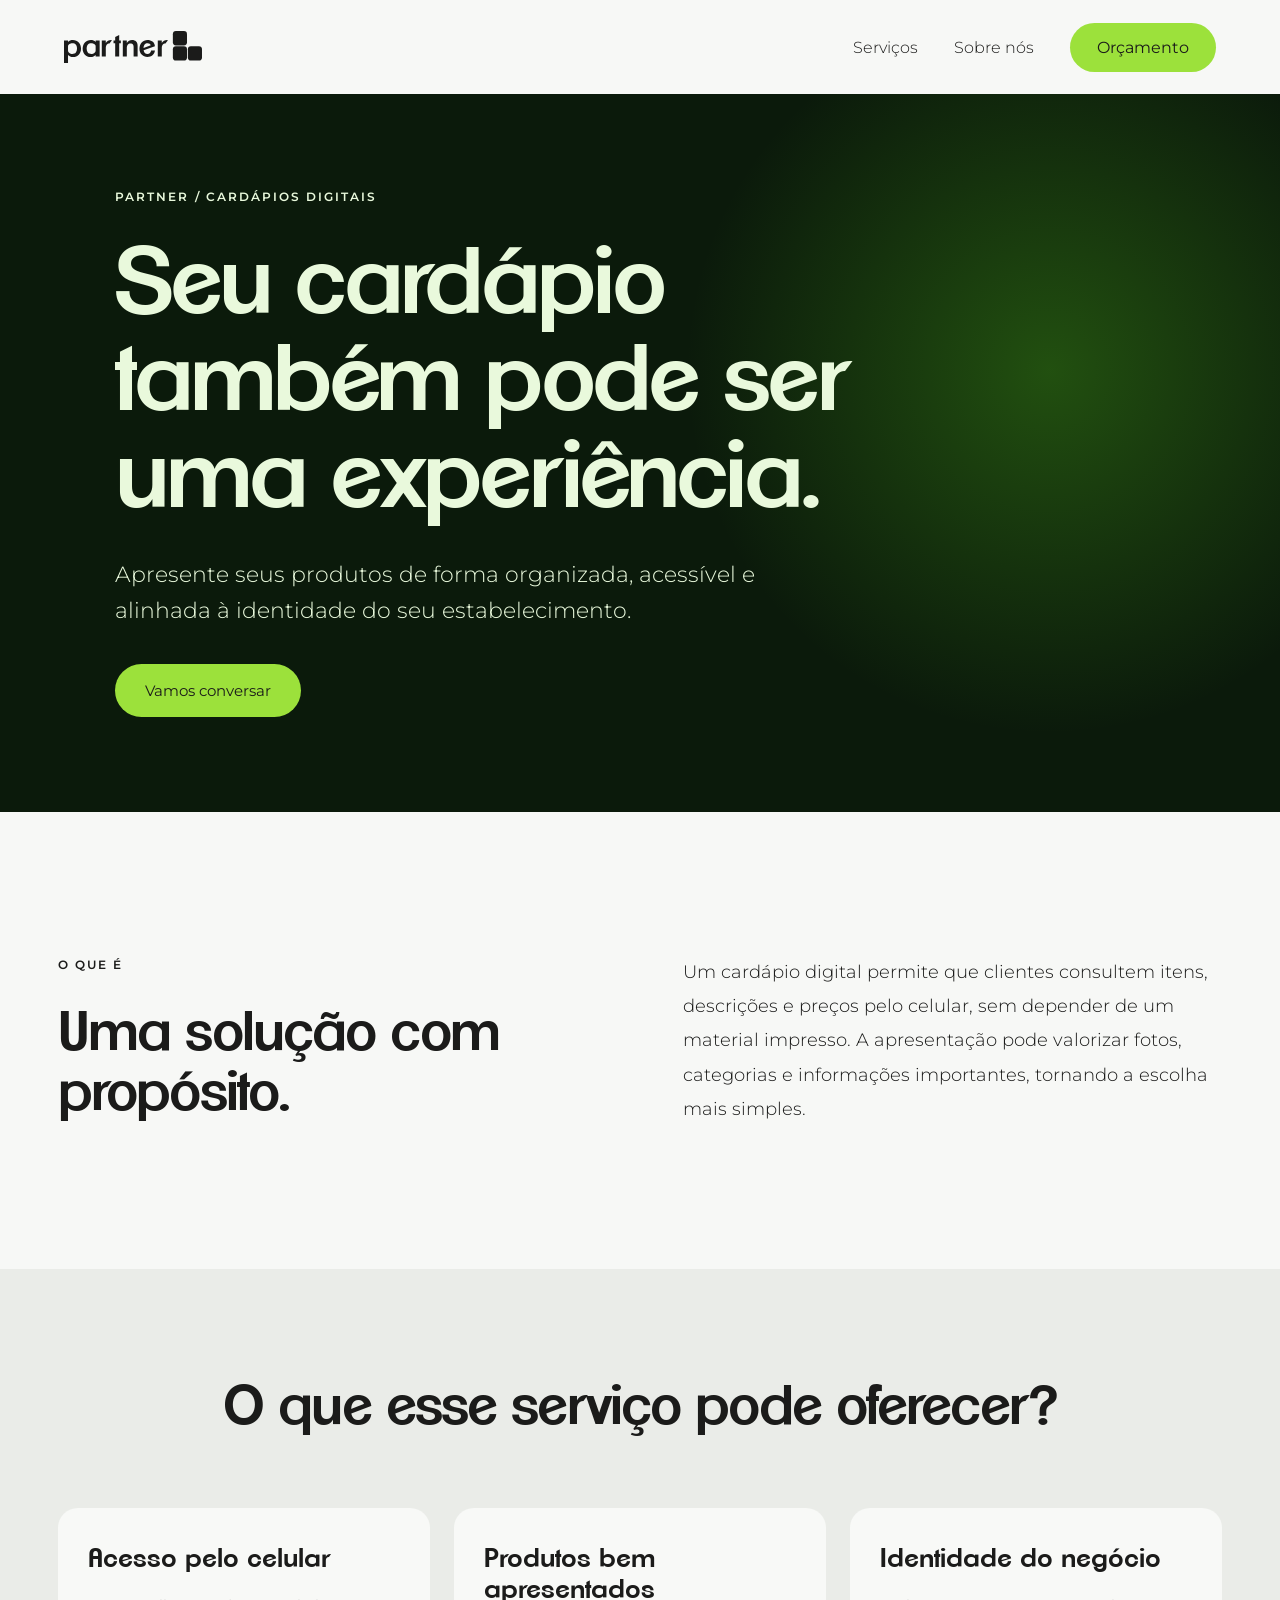
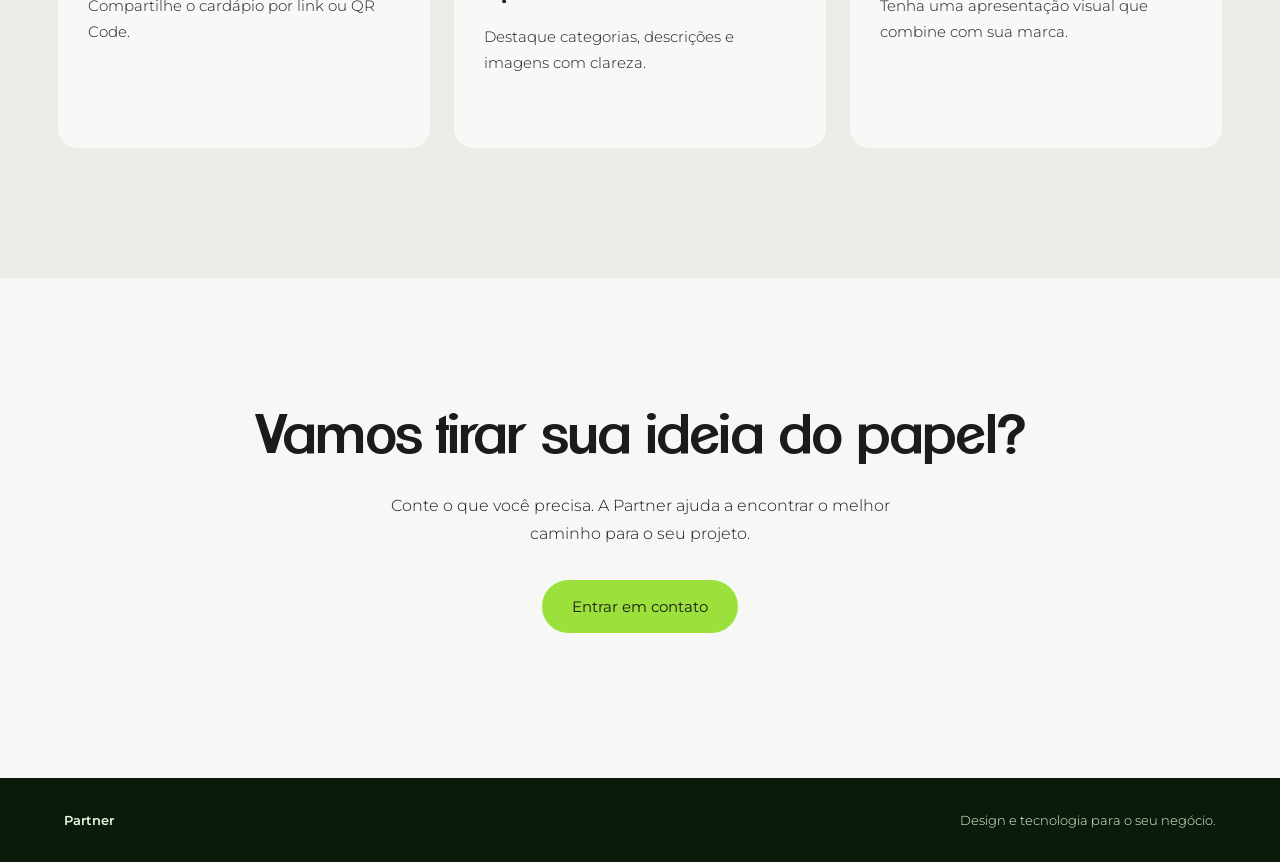
==== cardapios-digitais.html @ f8245a1b "Add files via upload" ====
<!doctype html><html lang="pt-BR"><head><meta charset="utf-8"><meta name="viewport" content="width=device-width, initial-scale=1"><meta name="description" content="Apresente seus produtos de forma organizada, acessível e alinhada à identidade do seu estabelecimento."><title>Cardápios Digitais | Partner</title><link rel="icon" href="favicon.svg"><link rel="stylesheet" href="styles.css"><link rel="stylesheet" href="servicos-internos.css"></head><body class="service-page"><header class="service-header"><a class="service-logo" href="index.html" aria-label="Partner, página inicial"><img src="logo-escuro.svg" alt="Partner"></a><nav class="service-nav" aria-label="Navegação"><div class="service-dropdown"><button type="button" class="service-menu-button" aria-expanded="false" aria-controls="service-submenu">Serviços</button><div id="service-submenu" class="service-submenu"><a href="landing-pages.html">Landing Pages</a><a href="cardapios-digitais.html" aria-current="page">Cardápios Digitais</a><a href="sites.html">Sites</a><a href="ecommerces.html">E-commerces</a><a href="sistemas.html">Sistemas</a></div></div><a href="sobre-nos.html">Sobre nós</a><a class="service-budget" href="index.html#contato">Orçamento</a></nav></header><main><section class="service-hero"><div class="service-hero-inner"><p class="service-eyebrow">PARTNER / CARDÁPIOS DIGITAIS</p><h1>Seu cardápio também pode ser uma experiência.</h1><p class="service-lead">Apresente seus produtos de forma organizada, acessível e alinhada à identidade do seu estabelecimento.</p><a class="service-cta" href="index.html#contato">Vamos conversar</a></div><span class="service-orb" aria-hidden="true"></span></section><section class="service-explain"><div><p class="service-eyebrow">O QUE É</p><h2>Uma solução com propósito.</h2></div><p>Um cardápio digital permite que clientes consultem itens, descrições e preços pelo celular, sem depender de um material impresso. A apresentação pode valorizar fotos, categorias e informações importantes, tornando a escolha mais simples.</p></section><section class="service-features"><h2>O que esse serviço pode oferecer?</h2><div class="service-feature-grid"><article class="feature"><h3>Acesso pelo celular</h3><p>Compartilhe o cardápio por link ou QR Code.</p></article><article class="feature"><h3>Produtos bem apresentados</h3><p>Destaque categorias, descrições e imagens com clareza.</p></article><article class="feature"><h3>Identidade do negócio</h3><p>Tenha uma apresentação visual que combine com sua marca.</p></article></div></section><section class="service-last"><h2>Vamos tirar sua ideia do papel?</h2><p>Conte o que você precisa. A Partner ajuda a encontrar o melhor caminho para o seu projeto.</p><a class="service-cta" href="index.html#contato">Entrar em contato</a></section></main><footer class="service-footer"><a href="index.html">Partner</a><span>Design e tecnologia para o seu negócio.</span></footer><script src="servicos-internos.js" defer></script></body></html>
---- styles.css ----
/* Fontes locais da identidade Partner: coloque os arquivos na pasta fonts/ */
@font-face{font-family:'ClementePDak';src:url('./fonts/ClementePDak-SemiBold.ttf') format('truetype');font-style:normal;font-weight:600;font-display:swap}
@font-face{font-family:'Montserrat';src:url('./fonts/Montserrat-Regular.ttf') format('truetype');font-style:normal;font-weight:400;font-display:swap}
@font-face{font-family:'Montserrat';src:url('./fonts/Montserrat-Medium.ttf') format('truetype');font-style:normal;font-weight:500;font-display:swap}
@font-face{font-family:'Montserrat';src:url('./fonts/Montserrat-SemiBold.ttf') format('truetype');font-style:normal;font-weight:600;font-display:swap}
@font-face{font-family:'Montserrat';src:url('./fonts/Montserrat-Bold.ttf') format('truetype');font-style:normal;font-weight:700;font-display:swap}
@font-face{font-family:'Montserrat';src:url('./fonts/Montserrat-Italic.ttf') format('truetype');font-style:italic;font-weight:400;font-display:swap}
@font-face{font-family:'Montserrat';src:url('./fonts/Montserrat-MediumItalic.ttf') format('truetype');font-style:italic;font-weight:500;font-display:swap}
@font-face{font-family:'Montserrat';src:url('./fonts/Montserrat-SemiBoldItalic.ttf') format('truetype');font-style:italic;font-weight:600;font-display:swap}
/* Títulos com a fonte principal; corpo e navegação com a fonte de apoio */
.hero h1,.intro h2,.section-heading h2,.process h2,.statement h2,.contact h2,.service h3{font-family:'ClementePDak','Montserrat',Arial,sans-serif;font-weight:600;letter-spacing:-.045em}

:root{--lime:#9CE13B;--pale:#E9F9DC;--ink:#1B1B1A;--paper:#f3f3f4;--line:#dededd;--muted:#6b6b69}*{box-sizing:border-box}html{scroll-behavior:smooth}body{margin:0;background:var(--paper);color:var(--ink);font-family:Montserrat,Arial,sans-serif;-webkit-font-smoothing:antialiased}a{color:inherit;text-decoration:none}button{font:inherit}::selection{background:var(--lime);color:var(--ink)}.wrap{max-width:1540px;margin-inline:auto;padding-inline:clamp(22px,5vw,80px)}.skip{position:absolute;top:-100px;left:20px;background:var(--lime);padding:12px;z-index:99}.skip:focus{top:10px}.header{height:98px;display:flex;align-items:center;gap:36px;justify-content:space-between}.brand{display:inline-flex;align-items:center;gap:10px;font-size:31px;letter-spacing:-2px;font-weight:800}.mark{display:grid;grid-template-columns:repeat(2,1fr);gap:3px;width:32px;height:32px;flex-shrink:0}.mark i{background:var(--lime);border-radius:27%}.mark i:nth-child(2){background:var(--ink)}.nav{display:flex;gap:36px;margin-left:auto}.nav a{font-size:13px;font-weight:600;transition:opacity .2s}.nav a:hover{opacity:.5}.header-cta{background:var(--ink);color:white;padding:14px 20px;border-radius:8px;font-size:13px;font-weight:600;white-space:nowrap}.header-cta span{margin-left:18px}.menu-toggle{display:none}.hero{position:relative;min-height:720px;border-radius:30px;overflow:hidden;background:#101210;color:white;isolation:isolate;display:flex;flex-direction:column;justify-content:space-between;padding-top:100px;padding-bottom:35px}.hero:after{content:"";position:absolute;inset:0;z-index:-1;background:linear-gradient(90deg,rgba(11,13,11,.95) 0%,rgba(11,13,11,.86) 43%,rgba(11,13,11,.1) 100%)}.hero-glow{position:absolute;z-index:-2;filter:blur(33px);transform:rotate(-25deg);border-radius:50%;pointer-events:none}.glow-a{width:440px;height:950px;right:6%;top:-110px;background:linear-gradient(90deg,transparent 10%,#8eea3d 40%,#d3ffa1 48%,#2c5d1b 56%,transparent 80%);opacity:.85}.glow-b{width:280px;height:730px;right:22%;top:90px;background:linear-gradient(90deg,transparent,#7bc631 45%,transparent);opacity:.45}.hero-content{position:relative;max-width:920px}.eyebrow{font-size:11px;letter-spacing:2.1px;font-weight:700;margin:0 0 38px}.eyebrow.light{color:#c3c9c1}.dot{display:inline-block;width:8px;height:8px;border-radius:50%;background:var(--lime);margin-right:9px}.hero h1{font-size:clamp(48px,6.1vw,94px);font-weight:500;letter-spacing:-.07em;line-height:1.08;margin:0}.hero h1 em{font-style:normal;color:var(--lime)}.hero-desc{font-size:16px;line-height:1.8;color:#d1d4cf;max-width:560px;margin:34px 0}.actions{display:flex;gap:12px;flex-wrap:wrap}.btn{display:inline-flex;align-items:center;justify-content:space-between;gap:25px;border-radius:100px;padding:17px 24px;font-size:14px;font-weight:700;transition:transform .2s,background .2s}.btn:hover{transform:translateY(-3px)}.btn-lime{background:var(--lime);color:var(--ink)}.btn-outline{border:1px solid #b1b6ae;color:white}.hero-bottom{position:relative;display:flex;justify-content:space-between;color:#a8aaa5;font-size:10px;letter-spacing:1.2px}.section{padding-top:150px;padding-bottom:150px}.section-label{display:flex;align-items:center;gap:25px;margin-bottom:75px}.index{font-size:11px;font-weight:700;letter-spacing:1.4px;white-space:nowrap}.small-line{height:1px;background:var(--line);flex:1}.intro-grid{display:grid;grid-template-columns:1fr 2fr;gap:65px}.side-copy{font-size:21px;line-height:1.5;max-width:280px;margin:0}.intro h2,.section-heading h2,.process h2{font-size:clamp(40px,5vw,72px);line-height:1.14;font-weight:500;letter-spacing:-.07em;margin:0}.soft{color:#1b1b1a}.intro-footer{display:flex;justify-content:flex-end;gap:100px;margin-top:70px;align-items:end}.intro-footer p{font-size:16px;line-height:1.8;max-width:540px;margin:0}.text-link{font-size:13px;font-weight:700;border-bottom:1px solid;padding-bottom:10px;white-space:nowrap}.services{background:#eaeaea}.section-heading{display:flex;justify-content:space-between;gap:40px;align-items:end;margin-bottom:70px}.section-heading p{max-width:310px;font-size:14px;line-height:1.8;color:var(--muted);margin:0}.service-list{border-top:1px solid #c9c9c9}.service{display:grid;grid-template-columns:110px 1fr 40px;align-items:center;border-bottom:1px solid #c9c9c9;padding:38px 0;gap:20px}.service-number{font-size:12px;color:var(--muted)}.service h3{font-size:clamp(26px,3.1vw,43px);font-weight:500;letter-spacing:-.05em;margin:0 0 10px}.service p{font-size:14px;color:var(--muted);line-height:1.7;margin:0}.service-arrow{font-size:30px;font-weight:400}.statement{min-height:620px;background:#141714;color:white;border-radius:30px;position:relative;overflow:hidden;isolation:isolate;display:flex;align-items:center;margin-top:40px;margin-bottom:40px}.statement-glow{position:absolute;z-index:-1;width:600px;height:680px;right:-140px;top:-90px;transform:rotate(38deg);border-radius:50%;background:radial-gradient(ellipse,#b5ff69 0%,#5d9c28 20%,#1c351c 42%,transparent 70%);filter:blur(55px);opacity:.8}.statement-inner{max-width:840px;padding-block:90px}.statement h2{font-size:clamp(48px,6vw,88px);font-weight:500;line-height:1.1;letter-spacing:-.07em;margin:0 0 28px}.statement h2 span{color:var(--lime)}.statement p:not(.eyebrow){max-width:430px;font-size:15px;color:#c7cec5;line-height:1.8;margin-bottom:30px}.project-grid{display:grid;grid-template-columns:1.35fr 1fr;gap:24px}.project-art{height:450px;position:relative;border-radius:18px;overflow:hidden;display:flex;align-items:center;justify-content:center;padding:30px}.art-commerce{background:#d8e4d0}.art-system{background:#d9d9d8}.art-tag{position:absolute;bottom:17px;left:19px;background:#fff;padding:8px 11px;border-radius:30px;font-size:9px;letter-spacing:.7px;font-weight:700}.mock-browser{width:92%;height:78%;border-radius:13px;background:#f8f8f4;box-shadow:0 30px 70px #28362230;overflow:hidden;transform:rotate(-4deg)}.browser-top{height:34px;background:#fff;display:flex;align-items:center;gap:5px;padding:0 13px}.browser-top b{width:7px;height:7px;border-radius:50%;background:#c4c4c4}.browser-top span{margin:auto;color:#999;font-size:9px}.browser-body{height:calc(100% - 34px);display:flex;align-items:center;padding:30px;gap:15px}.browser-copy{flex:1;display:flex;flex-direction:column;align-items:start;gap:20px}.browser-copy small{font-size:9px;letter-spacing:1px}.browser-copy strong{font-size:clamp(19px,2.5vw,37px);line-height:1.1;letter-spacing:-.06em}.mini-pill{font-size:9px;background:var(--ink);color:white;border-radius:20px;padding:10px}.browser-product{flex:1;display:flex;gap:9px;height:100%}.browser-product span{width:50%;border-radius:6px;background:linear-gradient(145deg,#a3bb91,#72886e)}.browser-product span+span{background:linear-gradient(145deg,#d6c8ae,#8b8d7c);transform:translateY(18px)}.dashboard{width:90%;height:75%;background:#1d211d;border-radius:14px;box-shadow:0 30px 60px #0003;padding:23px;color:#fff;transform:rotate(4deg)}.dash-top{display:flex;justify-content:space-between;font-size:11px;color:#a5a9a5}.dash-mark{color:var(--lime)}.dash-title{font-size:25px;letter-spacing:-1px;margin:30px 0 18px}.dash-title small{float:right;color:var(--lime)}.dash-stats{display:flex;gap:10px}.dash-stats>div{flex:1;background:#2c312b;border-radius:9px;padding:14px;display:flex;flex-direction:column;gap:9px}.dash-stats small{font-size:9px;color:#aab1a7}.dash-stats b{font-size:20px}.dash-stats i{width:35%;height:3px;background:var(--lime)}.bars{display:flex;align-items:end;gap:9px;height:70px;margin-top:20px}.bars i{flex:1;background:#5a7d40;border-radius:3px 3px 0 0;height:45%}.bars i:nth-child(2n){height:78%;background:var(--lime)}.bars i:nth-child(3n){height:63%}.project-caption{display:flex;justify-content:space-between;align-items:start;padding-top:22px}.project-caption h3{font-size:20px;letter-spacing:-.04em;margin:0 0 8px}.project-caption p{font-size:13px;color:var(--muted);margin:0}.project-caption>span{font-size:24px}.process{background:#eaeaea}.process-grid{display:grid;grid-template-columns:1fr 1fr;gap:80px}.steps>div{display:grid;grid-template-columns:50px 1fr;border-top:1px solid #c9c9c9;padding:25px 0}.steps>div>span{font-size:12px;color:var(--muted)}.steps h3{font-size:22px;letter-spacing:-.04em;font-weight:600;margin:0 0 10px}.steps p{grid-column:2;margin:0;font-size:14px;line-height:1.8;color:var(--muted)}.contact{background:var(--pale);border-radius:30px;margin-top:55px;margin-bottom:90px;min-height:520px;display:flex;justify-content:space-between;align-items:center;gap:50px;overflow:hidden}.contact-inner{max-width:800px;padding-block:95px}.contact h2{font-size:clamp(43px,5vw,75px);font-weight:500;letter-spacing:-.07em;line-height:1.1;margin:0 0 25px}.contact h2 span{color:#75a82e}.contact-inner>p:not(.eyebrow){font-size:15px;line-height:1.8;max-width:490px}.btn-dark{background:var(--ink);color:white;margin-top:25px}.contact-inner small{display:block;margin-top:15px;color:#64755a;font-size:10px}.contact-shape{width:220px;transform:rotate(-16deg);opacity:.9}.mark.big{width:220px;height:220px;gap:15px}.mark.big i:nth-child(2){background:var(--ink)}.footer{padding-bottom:35px}.footer-top{display:flex;justify-content:space-between;align-items:start;padding-bottom:95px}.footer-top p{font-size:19px;line-height:1.5;margin:0}.footer-bottom{border-top:1px solid var(--line);padding-top:25px;display:flex;justify-content:space-between;gap:20px;color:var(--muted);font-size:11px}.footer-bottom a{color:var(--ink);font-weight:700}@media(max-width:850px){.header{height:80px}.nav{display:none;position:absolute;top:76px;left:20px;right:20px;background:white;padding:25px;border-radius:16px;flex-direction:column;z-index:10;box-shadow:0 15px 40px #0002}.nav.open{display:flex}.header-cta{margin-left:auto}.menu-toggle{display:block;background:none;border:0;font-size:25px}.hero{min-height:680px;padding-top:85px}.glow-a{right:-220px}.intro-grid,.process-grid{grid-template-columns:1fr;gap:35px}.intro-footer{justify-content:start;flex-wrap:wrap;gap:30px}.project-grid{grid-template-columns:1fr}.project-art{height:420px}.section{padding-top:100px;padding-bottom:100px}.section-label{margin-bottom:50px}.section-heading{align-items:start;flex-direction:column}.contact-shape{display:none}.footer-bottom{flex-wrap:wrap}}@media(max-width:550px){.wrap{padding-inline:20px}.brand{font-size:25px}.mark{width:27px;height:27px}.header-cta{padding:12px;font-size:11px}.header-cta span{margin-left:4px}.hero{border-radius:20px;min-height:680px;padding-top:90px;padding-bottom:28px}.hero h1{font-size:clamp(43px,10vw,62px)}.hero-desc{font-size:14px}.hero-bottom{gap:25px;font-size:8px}.hero-bottom span:last-child{display:none}.section{padding-top:85px;padding-bottom:85px}.side-copy{font-size:16px}.intro h2,.section-heading h2,.process h2{font-size:43px}.service{grid-template-columns:35px 1fr 20px;gap:8px}.service h3{font-size:24px}.service p{font-size:12px}.statement{min-height:520px;border-radius:20px}.statement h2{font-size:48px}.project-art{height:300px;padding:14px}.dashboard{padding:15px}.dash-title{margin:15px 0}.dash-stats>div{padding:8px}.bars{height:38px}.contact{border-radius:20px;margin-bottom:65px}.contact-inner{padding-block:75px}.contact h2{font-size:45px}.footer-top{flex-direction:column;gap:30px;padding-bottom:55px}.footer-bottom{flex-direction:column}.browser-body{padding:12px}.browser-copy{gap:10px}.browser-copy strong{font-size:19px}}
/* Hero full-bleed: ocupa a largura inteira e a altura do monitor. */
.header{position:absolute;top:0;left:0;right:0;z-index:20;width:100%;max-width:none;height:92px;padding-inline:clamp(24px,5vw,90px);color:#fff;background:transparent}
.header .brand,.header .nav a{color:#fff}
.header .brand .mark i:nth-child(2){background:#fff}
.header-cta{background:var(--lime);color:var(--ink)}
.hero.wrap{width:100%;max-width:none;min-height:100vh;min-height:100svh;border-radius:0;margin:0;padding:clamp(135px,19vh,220px) clamp(24px,5vw,90px) 34px;}
.hero-content{max-width:920px}
.hero-bottom{width:100%}
@media(max-width:850px){.header{height:80px}.header .menu-toggle{color:#fff}.nav.open{background:#1B1B1A}.hero.wrap{min-height:100vh;min-height:100svh;padding-top:145px}}
@media(max-width:550px){.header{padding-inline:20px}.hero.wrap{padding:135px 20px 25px;min-height:100svh}.hero h1{font-size:clamp(40px,10vw,62px)}.hero-desc{margin:25px 0}}

/* Vídeo de fundo opcional: coloque fundo.mp4 ao lado de index.html */
.hero-video{position:absolute;inset:0;width:100%;height:100%;object-fit:cover;z-index:-2;pointer-events:none}
.hero:after{z-index:-1;background:linear-gradient(90deg,rgba(7,10,7,.73) 0%,rgba(7,10,7,.42) 50%,rgba(7,10,7,.12) 100%)}
.hero-glow{display:none}
.hero-content{margin-block:auto}
.hero-bottom{justify-content:flex-end}
.hero h1{margin-bottom:36px}
@media(max-width:550px){.hero h1{margin-bottom:30px}}

/* Ajuste solicitado: menu maior, com tipografia mais leve */
.header .nav a{font-family:'Montserrat',Arial,sans-serif;font-size:16px;font-weight:400;letter-spacing:-.015em}
.header .nav{gap:38px}
@media(max-width:850px){.header .nav a{font-size:18px;font-weight:400}}

/* Partner: navegação fixa com vidro fosco e identidade atualizada */
@font-face{font-family:'Montserrat';src:url('./fonts/Montserrat-Light.ttf') format('truetype');font-style:normal;font-weight:300;font-display:swap}
.header{position:fixed;top:0;left:0;right:0;z-index:1000;background:rgba(12,18,12,.16);-webkit-backdrop-filter:blur(22px) saturate(115%);backdrop-filter:blur(22px) saturate(115%);border-bottom:1px solid rgba(233,249,220,.10)}
.header .nav a{font-family:'Montserrat',Arial,sans-serif;font-size:16px;font-weight:300;color:#E9F9DC}
.header-cta{display:inline-flex;align-items:center;justify-content:center;background:#9CE13B;color:#E9F9DC;font-family:'Montserrat',Arial,sans-serif;font-size:15px;font-weight:300;border-radius:999px;padding:15px 25px;min-height:48px}
.header-cta span{display:none}
.hero h1{color:#E9F9DC}
.hero h1 em{color:#9CE13B}
html{scroll-padding-top:100px}
@media(max-width:850px){.header{background:rgba(12,18,12,.30)}.header .nav.open{background:rgba(27,27,26,.92);-webkit-backdrop-filter:blur(22px);backdrop-filter:blur(22px)}.header .nav a{font-weight:300;color:#E9F9DC}}
@media(max-width:550px){.header-cta{font-size:12px;padding:12px 15px;min-height:42px}}

/* Header: desfoque contínuo sem linha ou limite inferior visível */
.header{background:transparent!important;border:0!important;-webkit-backdrop-filter:none!important;backdrop-filter:none!important;isolation:isolate}
.header::before{content:"";position:absolute;z-index:-1;pointer-events:none;left:0;right:0;top:0;height:calc(100% + 54px);background:linear-gradient(to bottom,rgba(9,14,10,.24) 0%,rgba(9,14,10,.14) 44%,transparent 100%);-webkit-backdrop-filter:blur(22px);backdrop-filter:blur(22px);-webkit-mask-image:linear-gradient(to bottom,#000 0%,#000 32%,rgba(0,0,0,.75) 58%,transparent 100%);mask-image:linear-gradient(to bottom,#000 0%,#000 32%,rgba(0,0,0,.75) 58%,transparent 100%)}

/* Cor do texto do botão do cabeçalho */
.header-cta,.header-cta:visited,.header-cta:hover,.header-cta:focus-visible{color:#1B1B1A!important}

/* Revisão: botões e logo adaptativo por seção */
.header-cta{font-family:'Montserrat',Arial,sans-serif;font-weight:400;font-size:16px}
.hero .actions .btn-lime{font-family:'Montserrat',Arial,sans-serif;font-weight:400;font-size:18px;justify-content:center;gap:0}
.hero .actions .btn-lime span{display:none!important}
.header .brand{color:#E9F9DC;transition:color .28s ease}
.header .brand .mark i:nth-child(2){background:#E9F9DC;transition:background .28s ease}
.header.on-light .brand{color:#1B1B1A}
.header.on-light .brand .mark i:nth-child(2){background:#1B1B1A}
.header.on-light .nav a{color:#1B1B1A}
.header.on-light .menu-toggle{color:#1B1B1A}
.header .nav a,.header .menu-toggle{transition:color .28s ease}
/* Ao receber as versões originais, use .brand-logo e .brand-logo-dark */
.brand-logo,.brand-logo-dark{display:none;height:38px;width:auto;max-width:210px;object-fit:contain}
.header.has-original-logo .brand .mark,.header.has-original-logo .brand>span:last-child{display:none}
.header.has-original-logo .brand-logo{display:block}
.header.has-original-logo.on-light .brand-logo{display:none}
.header.has-original-logo.on-light .brand-logo-dark{display:block}
@media(max-width:550px){.hero .actions .btn-lime{font-size:16px}.header-cta{font-size:14px}}

/* Logotipos originais da Partner — versões clara e escura */
.header .brand,.footer .brand{display:inline-flex;align-items:center;flex-shrink:0}
.header .brand .brand-logo,.footer .brand .brand-logo{display:block;width:164px;height:auto;max-width:100%;object-fit:contain}
.header .brand .brand-logo-dark{display:none}
.header.on-light .brand .brand-logo-light{display:none}
.header.on-light .brand .brand-logo-dark{display:block}
.footer .brand .brand-logo-light{display:none}
.footer .brand .brand-logo-dark{display:block}
@media(max-width:550px){.header .brand .brand-logo,.footer .brand .brand-logo{width:138px}}

/* Ajustes da seção Sobre — versão solicitada */
.intro .intro-grid{display:block;max-width:1100px;margin:0 auto}
.intro .intro-grid h2{max-width:100%;text-align:left}
.intro .intro-footer{display:block;max-width:1100px;margin:64px auto 0}
.intro .intro-footer p{max-width:620px;margin:0;text-align:left}
/* Entrada suave de cima para baixo, aplicada por palavra para preservar quebras e espaçamento. */
.animated-title .word{display:inline-block;white-space:nowrap;vertical-align:baseline;transform-origin:center center;transition:transform .38s cubic-bezier(.2,.8,.2,1);will-change:transform}
.animated-title .word:hover{transform:scale(1.085)}
.animated-title .word .letter{display:inline-block;transition:transform .32s cubic-bezier(.2,.8,.2,1)}
.animated-title .word .letter:hover{transform:scale(1.2)}
.js-motion .animated-title .word{opacity:0;transform:translateY(-26px);transition:opacity .7s ease,transform .7s cubic-bezier(.16,1,.3,1);transition-delay:var(--delay,0ms)}
.js-motion .animated-title.is-visible .word{opacity:1;transform:translateY(0)}
.js-motion .animated-title.is-visible .word:hover{transform:scale(1.085);transition-delay:0ms}
@media(max-width:850px){.intro .intro-grid{max-width:100%}.intro .intro-footer{margin-top:36px}}
@media(prefers-reduced-motion:reduce){.animated-title .word,.animated-title .word .letter,.js-motion .animated-title .word{transition:none!important;transform:none!important;opacity:1!important}}

/* Revisão: composição Sobre nós e interação exclusivamente por letra */
@media (min-width: 851px) {
  .intro .intro-grid { max-width:none; margin:0; }
  .intro .intro-grid h2 { max-width: 1050px; text-align:left; }
  .intro .intro-footer { max-width:none; margin:65px 0 0; display:flex; justify-content:flex-end; }
  .intro .intro-footer p { max-width:540px; margin:0; text-align:left; }
}
.animated-title .word:hover,
.js-motion .animated-title.is-visible .word:hover { transform:translateY(0); transition-delay:0ms; }
.animated-title .word .letter { position:relative; transform-origin:center bottom; }
.animated-title .word .letter:hover { transform:scale(1.2); z-index:2; }

/* Ajustes pontuais — 14/11: alinhamento e suavização da interação por letra */
.intro .intro-footer p { text-align: right; }
.animated-title .word .letter {
  transition: transform .72s cubic-bezier(.22,1,.36,1);
}
.animated-title .word .letter:hover {
  transform: scale(1.2);
  transition-duration: .48s;
}
@media (prefers-reduced-motion: reduce) {
  .animated-title .word .letter, .animated-title .word .letter:hover {
    transition: none !important; transform: none !important;
  }
}

/* Correção solicitada: alinhar o título da seção Sobre à direita,
   sem mover o bloco ou alterar o alinhamento do parágrafo. */
.intro .intro-grid h2 { text-align: right; }
@media (min-width: 851px) {
  .intro .intro-grid h2 { text-align: right; }
}

/* Partner: centralização do título da seção Sobre */
.intro .intro-grid {
  display: flex;
  justify-content: center;
  width: 100%;
  max-width: none;
  margin-inline: auto;
}
.intro .intro-grid h2 {
  width: 100%;
  max-width: 1100px;
  margin-inline: auto;
  text-align: center;
}
@media (max-width: 850px) {
  .intro .intro-grid h2 { max-width: 100%; text-align: center; }
}

/* Partner: centralizar TODO o conteúdo da seção Sobre (título e parágrafo). */
.intro .intro-grid,
.intro .intro-footer {
  width: 100%;
  max-width: 1100px;
  margin-left: auto;
  margin-right: auto;
}
.intro .intro-grid h2 { text-align: center; margin-inline: auto; }
.intro .intro-footer {
  display: flex;
  justify-content: center;
  align-items: center;
  margin-top: 64px;
}
.intro .intro-footer p {
  width: 100%;
  max-width: 620px;
  margin: 0 auto;
  text-align: center;
}
@media (max-width: 850px) {
  .intro .intro-footer { margin-top: 36px; }
  .intro .intro-footer p { text-align: center; }
}

/* Destaque da chamada institucional */
.intro .green-highlight { color: #9CE13B; }

/* Showcase editorial: previews ilustrativos, substituíveis por imagens reais */
.showcase{background:#f3f3f4;overflow:hidden;padding:70px 0 28px}.showcase-stage{position:relative;min-height:500px;display:flex;align-items:center;overflow:hidden}.showcase-track{display:flex;align-items:center;gap:16px;position:absolute;left:50%;top:50%;width:max-content;transform:translate(-50%,-50%);transition:transform .8s cubic-bezier(.22,1,.36,1)}.showcase-preview{width:310px;height:370px;flex:none;position:relative;overflow:hidden;background:#fff;box-shadow:0 8px 30px #00000010;font-family:Montserrat,Arial,sans-serif}.showcase-preview:nth-child(2),.showcase-preview:nth-child(4){height:425px}.showcase-preview:nth-child(3){height:450px}.mini-nav{position:relative;z-index:2;padding:18px 20px;font-size:11px;font-weight:700;display:flex;justify-content:space-between;align-items:center}.mini-nav span{font-size:9px;font-weight:500}.preview-one{background:linear-gradient(145deg,#fe4b48,#a600f7 60%,#141414);color:white}.preview-one-main{position:absolute;top:90px;left:22px;z-index:2}.preview-one-main small{font-size:10px;letter-spacing:2px}.preview-one-main strong{display:block;font-size:50px;line-height:1.05;letter-spacing:-3px;margin:20px 0}.preview-one-main span{font-size:11px;border:1px solid white;padding:9px 13px;border-radius:30px}.preview-one-orb{position:absolute;width:260px;height:260px;border-radius:50%;background:radial-gradient(circle at 30% 30%,#fafa00,#fe4771 45%,#2512ce 75%);bottom:-95px;right:-75px;filter:blur(2px)}.preview-two{background:#f1e9e3;color:#24211f}.preview-two .mini-nav{font-family:Georgia,serif;font-size:24px}.preview-two-art{height:290px;background:linear-gradient(140deg,#d7c7bd,#fff1e2);margin:0 15px;position:relative;overflow:hidden}.fashion-shape{position:absolute;left:24%;top:18%;width:54%;height:94%;background:#34332f;clip-path:polygon(25% 0,75% 0,100% 35%,80% 47%,80% 100%,20% 100%,20% 47%,0 35%);transform:rotate(-8deg)}.preview-two-art span{position:absolute;top:16px;left:16px;font-size:10px;letter-spacing:2px}.preview-two-bottom{display:flex;justify-content:space-between;padding:16px;font:italic 21px Georgia,serif}.preview-two-bottom span{font:9px Montserrat,sans-serif;align-self:center}.preview-three{background:#dce8fd;color:#142b67}.preview-three .mini-nav{font-size:24px}.preview-three-heading{font-size:35px;font-weight:700;letter-spacing:-2px;line-height:1.1;padding:35px 20px 15px}.preview-three-heading i{font-weight:400}.preview-three-chart{height:160px;display:flex;align-items:end;gap:10px;margin:24px 20px;background:#f5f8ff;padding:22px;border-radius:14px}.preview-three-chart span{flex:1;background:#5779ed;border-radius:7px 7px 0 0;height:45%}.preview-three-chart span:nth-child(2){height:72%}.preview-three-chart span:nth-child(3){height:58%}.preview-three-chart span:nth-child(4){height:88%}.preview-three-chart span:nth-child(5){height:68%}.preview-three-chart span:nth-child(6){height:100%}.preview-three-foot{padding:0 20px;font-size:12px}.preview-four{background:#ffe834;color:#075d50}.preview-four .mini-nav{font-size:18px}.preview-four-disc{width:285px;height:285px;background:#f34a21;border-radius:50%;margin:12px auto;display:grid;place-items:center;transform:rotate(-12deg);box-shadow:inset -25px -30px 0 #c82e15}.preview-four-disc span{font-size:57px;font-weight:800;line-height:.9;letter-spacing:-4px;color:#fff7d8}.preview-four-bottom{font-size:10px;text-align:center;letter-spacing:2px}.preview-five{background:#171717;color:white}.preview-five-main{font-size:54px;line-height:1.02;letter-spacing:-3px;font-weight:600;padding:46px 22px 0}.preview-five-main em{font-family:Georgia,serif;font-weight:400}.preview-five-geometry{position:absolute;bottom:-60px;right:-30px;width:245px;height:245px;border:55px solid #b9d6c0;border-radius:50%}.preview-five-foot{position:absolute;bottom:20px;left:20px;font-size:10px;letter-spacing:1px}.showcase-message{position:relative;z-index:5;background:#fff;padding:22px 26px 20px;border-radius:14px;box-shadow:0 12px 35px #00000018;max-width:710px;width:calc(100% - 36px);margin:auto;display:flex;align-items:end;justify-content:space-between;gap:24px}.showcase-message h2{font-family:Montserrat,Arial,sans-serif;font-weight:600;font-size:clamp(26px,3.4vw,47px);line-height:1.08;letter-spacing:-2px;color:#1b1b1a;margin:0}.showcase-message h2 span{color:#9ce13b}.showcase-cta{background:#9ce13b;color:#1b1b1a;text-decoration:none;padding:14px 18px;border-radius:8px;white-space:nowrap;font:600 13px Montserrat,Arial,sans-serif}.showcase-controls{max-width:1350px;margin:8px auto 0;padding:0 36px;display:flex;align-items:center;justify-content:space-between;gap:12px}.showcase-controls>span{font:500 10px Montserrat,Arial,sans-serif;letter-spacing:1.2px;color:#777}.showcase-buttons{display:flex;gap:8px}.showcase-buttons button{width:36px;height:36px;border:1px solid #d0d0d0;background:transparent;border-radius:50%;font-size:17px;cursor:pointer;color:#1b1b1a}.showcase-buttons button:hover{background:#9ce13b;border-color:#9ce13b}@media(max-width:700px){.showcase{padding-top:35px}.showcase-stage{min-height:450px}.showcase-preview{width:245px;height:315px!important}.showcase-message{align-items:stretch;flex-direction:column;padding:20px;gap:14px}.showcase-message h2{font-size:30px;letter-spacing:-1.4px}.showcase-cta{align-self:flex-start}.showcase-controls{padding:0 20px}.showcase-controls>span{max-width:180px;line-height:1.5}}
@media(prefers-reduced-motion:reduce){.showcase-track{transition:none}}

/* Showcase editorial assimétrico — painéis independentes, substituíveis por imagens */
.showcase{background:#f8f9fa;padding:45px 0 24px}
.showcase-stage{min-height:640px;overflow:hidden;isolation:isolate}
.showcase-track{gap:0;align-items:center;top:50%;transform:translate(-50%,-50%)}
.showcase-preview{border-radius:9px;box-shadow:0 16px 36px #18202712;overflow:hidden;flex-shrink:0;transition:transform .8s cubic-bezier(.22,1,.36,1)}
.showcase-preview:nth-child(1){width:245px;height:355px;transform:translateY(30px);z-index:1}
.showcase-preview:nth-child(2){width:415px;height:485px;transform:translateY(12px);z-index:2}
.showcase-preview:nth-child(3){width:505px;height:610px;transform:translateY(-2px);z-index:3}
.showcase-preview:nth-child(4){width:365px;height:435px;transform:translateY(28px);z-index:2}
.showcase-preview:nth-child(5){width:280px;height:350px;transform:translateY(34px);z-index:1}
.preview-one{background:radial-gradient(circle at 50% 90%,#5140fb 0,#8a2bef 27%,transparent 49%),linear-gradient(145deg,#18121d,#3c1558 75%,#080a17)}
.preview-one .mini-nav{font-size:17px}.preview-one-main{top:100px}.preview-one-main strong{font-size:25px;line-height:1.2;letter-spacing:-1px}.preview-one-main small{font-size:9px}.preview-one-orb{width:230px;height:230px;bottom:-100px;right:-65px;background:radial-gradient(circle at 35% 30%,#ac50ff,#5c37f5 52%,#21154d 75%)}
.preview-two{background:#f0e4dc}.preview-two .mini-nav{padding:20px 28px}.preview-two-art{height:375px;margin:0 18px;background:linear-gradient(145deg,#f2e7e0 10%,#d4bfb2 70%,#b7a59d)}.preview-two-art span{font-family:Georgia,serif;font-size:36px;letter-spacing:-1px;line-height:1.08;top:34px;left:26px}.fashion-shape{top:24%;left:35%;width:55%;height:105%;background:linear-gradient(100deg,#f5ede4,#c6b6a7 50%,#eee3d8);clip-path:polygon(20% 0,72% 0,100% 26%,83% 44%,87% 100%,15% 100%,19% 45%,0 27%)}.preview-two-bottom{padding:18px 24px}
.preview-three{background:#e8edf4;color:#222}.preview-three .mini-nav{font-size:18px;padding:22px 24px}.preview-three-heading{padding:70px 25px 0;font-size:43px;color:#222}.preview-three-heading i{font-family:Georgia,serif;font-weight:400}.preview-three-chart{height:310px;margin:24px 26px;background:linear-gradient(145deg,#d6dce3,#a3b1be);border-radius:0;align-items:end;overflow:hidden}.preview-three-chart span{background:linear-gradient(#f1f2f0,#6c7c89);border-radius:0;height:75%!important}.preview-three-chart span:nth-child(2){height:100%!important}.preview-three-chart span:nth-child(4){height:55%!important}.preview-three-foot{font-size:11px;padding:0 26px}
.preview-four{background:#c8fb3c;color:#151515}.preview-four .mini-nav{font-size:26px;padding:25px}.preview-four-disc{width:315px;height:315px;margin:10px auto;background:radial-gradient(circle at 65% 40%,#ffc071,#f27535 35%,#8e4524 62%,#183e2d 63%,#0e2b20 80%);box-shadow:inset 0 0 0 12px #152c1d}.preview-four-disc span{font-size:48px}.preview-four-bottom{margin-top:15px}
.preview-five{background:#17191e}.preview-five .mini-nav{font-size:13px}.preview-five-main{font-size:30px;letter-spacing:-1px;padding:65px 20px 0}.preview-five-geometry{width:235px;height:235px;border-color:#a9e0b3}
.showcase-message{max-width:870px;min-height:250px;box-sizing:border-box;border-radius:25px;padding:28px 32px 28px 46px;align-items:flex-end;gap:22px;box-shadow:0 15px 55px #00000019}
.showcase-message h2{flex:1;font-size:clamp(35px,3.8vw,63px);line-height:1.02;letter-spacing:-3px;font-weight:650;position:relative;z-index:2}
.showcase-message h2 span{color:#9ce13b}.showcase-cta{background:#9ce13b;border-radius:12px;padding:18px 25px;font-size:14px;font-weight:600;margin-bottom:4px}
.showcase-sparkles{position:absolute;left:-76px;top:45%;color:#9ce13b;font-size:56px;line-height:1;transform:rotate(-12deg)}.showcase-sparkles span{position:absolute;font-size:36px;left:-32px;top:53px}.showcase-sparkles i{position:absolute;font-size:29px;left:55px;top:-35px;font-style:normal}
@media(max-width:700px){.showcase{padding-top:30px}.showcase-stage{min-height:540px}.showcase-track{transform:translate(-50%,-50%) scale(.72);transform-origin:center}.showcase-preview:nth-child(1){width:245px;height:355px!important}.showcase-preview:nth-child(2){width:415px;height:485px!important}.showcase-preview:nth-child(3){width:505px;height:610px!important}.showcase-preview:nth-child(4){width:365px;height:435px!important}.showcase-preview:nth-child(5){width:280px;height:350px!important}.showcase-message{min-height:0;width:calc(100% - 40px);padding:22px 20px;gap:20px;border-radius:17px}.showcase-message h2{font-size:clamp(27px,7vw,40px);letter-spacing:-1.5px}.showcase-sparkles{display:none}.showcase-cta{font-size:12px;padding:13px 17px}.showcase-controls{margin-top:10px}}

/* Carrossel: destaque dinâmico do preview ativo */
.showcase-stage{min-height:680px}
.showcase-track{position:absolute;inset:0;width:100%;height:100%;left:0;top:0;display:block;transform:none!important;pointer-events:none}
.showcase-preview,.showcase-preview:nth-child(n){position:absolute;left:50%;top:50%;margin:0;transform:translate(-50%,-50%) translateX(var(--slide-x,0px)) translateY(var(--slide-y,0px)) scale(var(--slide-scale,.75));transform-origin:center center;opacity:var(--slide-opacity,1);z-index:var(--slide-layer,1);transition:transform 1.05s cubic-bezier(.22,1,.36,1),opacity .8s ease,box-shadow 1s ease;will-change:transform;pointer-events:auto}
.showcase-preview.is-active{box-shadow:0 24px 65px #18202730}
.showcase-message{pointer-events:auto}
@media(max-width:700px){.showcase-stage{min-height:500px}.showcase-preview,.showcase-preview:nth-child(n){transform:translate(-50%,-50%) translateX(var(--slide-x,0px)) translateY(var(--slide-y,0px)) scale(var(--slide-scale,.55))}}
@media(prefers-reduced-motion:reduce){.showcase-preview,.showcase-preview:nth-child(n){transition:none}}

/* Carrossel consistente: todos os previews compartilham a mesma caixa-base.
   O tamanho visual depende apenas da posição relativa ao centro. */
.showcase-preview,.showcase-preview:nth-child(n){
  width:420px!important;
  height:520px!important;
  box-sizing:border-box;
  transform-origin:50% 50%;
}
@media(max-width:700px){
  .showcase-preview,.showcase-preview:nth-child(n){width:420px!important;height:520px!important}
}

/* Partner showcase: ajustes solicitados */
.showcase-message h2{font-family:"ClementePDak",Montserrat,Arial,sans-serif;font-weight:600}
.showcase-sparkles{display:none!important}
.showcase-controls{justify-content:flex-end}

/* Texto digitado no card do showcase: altura estável e cursor piscante */
.showcase-message .showcase-typewriter{min-width:0;min-height:3.06em;white-space:normal;align-self:center;}
.showcase-typewriter .typewriter-text{color:#1b1b1a;white-space:pre-line;}
.showcase-typewriter .typewriter-text .typed-green{color:#9ce13b;}
.showcase-typewriter .typewriter-caret{display:inline-block;color:#1b1b1a;font-weight:400;animation:partnerCaretBlink .8s steps(1,end) infinite;vertical-align:baseline;}
@keyframes partnerCaretBlink{0%,49%{opacity:1}50%,100%{opacity:0}}
@media(max-width:700px){.showcase-message .showcase-typewriter{min-height:3.06em;}}
@media(prefers-reduced-motion:reduce){.showcase-typewriter .typewriter-caret{animation:none;opacity:1}}

/* Cursor de digitação: Montserrat ExtraLight, traço mais delicado */
@font-face{font-family:"Montserrat";src:url("./fonts/Montserrat-ExtraLight.ttf") format("truetype");font-style:normal;font-weight:200;font-display:swap}
.showcase-typewriter .typewriter-caret{font-family:"Montserrat",Arial,sans-serif;font-weight:200;letter-spacing:-.08em}

/* Entrada por rolagem: fade-in descendo suavemente, uma vez por elemento.
   Não usa transform nos previews para preservar a escala dinâmica. */
.scroll-reveal{opacity:0;translate:0 -28px;transition:opacity .8s ease,translate .8s cubic-bezier(.16,1,.3,1)}
.scroll-reveal.is-visible{opacity:1;translate:0 0}
@media(prefers-reduced-motion:reduce){.scroll-reveal{opacity:1;translate:none;transition:none}}

/* Ajuste solicitado: título principal menor, mantendo fonte e animações */
.hero h1{font-size:clamp(42px,4.8vw,74px)}
@media(max-width:550px){.hero h1{font-size:clamp(38px,8.5vw,54px)}}

/* Partner: botão do showcase em formato pílula, texto maior e sem seta */
.showcase-message .showcase-cta{border-radius:999px;font-size:16px;font-weight:600;padding:18px 30px;}
@media(max-width:700px){.showcase-message .showcase-cta{font-size:15px;padding:15px 25px;}}

/* Ajustes pontuais: menu ligeiramente maior e CTA do showcase Montserrat Light */
@media(min-width:851px){.header .nav a{font-size:18px;}}
.showcase-message .showcase-cta{font-family:'Montserrat',Arial,sans-serif;font-weight:300;}

/* Aproximação pontual entre a apresentação e o carrossel de previews. */
.intro.section { padding-bottom: 55px; }
.showcase { padding-top: 12px; }
@media (max-width: 700px) {
  .intro.section { padding-bottom: 35px; }
  .showcase { padding-top: 8px; }
}


/* Linha do tempo interativa — estilos isolados */
.partner-timeline{background:#fff;color:#1b1b1a;padding:115px 0 105px;overflow:hidden}
.timeline-inner{position:relative;width:min(1250px,90%);margin:0 auto}
.timeline-steps{list-style:none;display:grid;grid-template-columns:repeat(4,minmax(0,1fr));padding:0;margin:0;position:relative;z-index:2}
.timeline-line{position:absolute;top:94px;left:0;right:0;height:10px;background:#9ce13b;border-radius:20px;transform:scaleX(0);transform-origin:left center}
.timeline-trigger{font:inherit;background:none;border:0;cursor:pointer;color:inherit;display:flex;flex-direction:column;align-items:center;gap:40px;width:100%;padding:0 5px 6px}
.timeline-name{font-family:ClementePDak,Montserrat,Arial,sans-serif;font-size:clamp(22px,2.6vw,38px);font-weight:600;white-space:nowrap;display:block;transform:translateY(-18px);opacity:0;transition:transform .45s cubic-bezier(.2,.8,.2,1),opacity .5s}
.timeline-trigger:hover .timeline-name,.timeline-trigger:focus-visible .timeline-name{transform:scale(1.13)!important}
.timeline-dot{display:block;width:29px;height:29px;background:#9ce13b;border-radius:50%;transform:scale(0);transform-origin:center;position:relative;z-index:3}
.partner-timeline.is-visible .timeline-line{animation:timelineDraw 2.1s linear forwards}
.partner-timeline.is-visible .timeline-step:nth-child(1) .timeline-dot{animation:timelinePop .48s .30s both}
.partner-timeline.is-visible .timeline-step:nth-child(2) .timeline-dot{animation:timelinePop .48s .83s both}
.partner-timeline.is-visible .timeline-step:nth-child(3) .timeline-dot{animation:timelinePop .48s 1.36s both}
.partner-timeline.is-visible .timeline-step:nth-child(4) .timeline-dot{animation:timelinePop .48s 1.90s both}
.partner-timeline.is-visible .timeline-step:nth-child(1) .timeline-name{animation:timelineFade .65s .30s both}
.partner-timeline.is-visible .timeline-step:nth-child(2) .timeline-name{animation:timelineFade .65s .83s both}
.partner-timeline.is-visible .timeline-step:nth-child(3) .timeline-name{animation:timelineFade .65s 1.36s both}
.partner-timeline.is-visible .timeline-step:nth-child(4) .timeline-name{animation:timelineFade .65s 1.90s both}
@keyframes timelineDraw{to{transform:scaleX(1)}}
@keyframes timelinePop{0%{transform:scale(0)}65%{transform:scale(1.4)}100%{transform:scale(1)}}
@keyframes timelineFade{from{opacity:0;transform:translateY(-18px)}to{opacity:1;transform:translateY(0)}}
.timeline-detail{position:relative;text-align:center;margin:85px auto 0;max-width:760px;min-height:260px;padding:36px 48px 45px;background:#fff;animation:timelineCard .4s ease both}
.timeline-detail[hidden]{display:none}
.timeline-detail-title{font-family:ClementePDak,Montserrat,Arial,sans-serif;font-size:clamp(42px,5vw,70px);line-height:1.1;margin:0 0 45px}
.timeline-detail-description{font:400 clamp(17px,1.5vw,21px)/1.6 Montserrat,Arial,sans-serif;margin:0 auto;max-width:650px}
.timeline-close{position:absolute;right:15px;top:10px;background:none;border:0;font-size:30px;cursor:pointer;color:#1b1b1a}
@keyframes timelineCard{from{opacity:0;transform:translateY(12px)}to{opacity:1;transform:translateY(0)}}
@media(max-width:700px){.partner-timeline{padding:75px 0}.timeline-inner{width:94%}.timeline-name{font-size:clamp(11px,3vw,17px);white-space:normal;min-height:42px}.timeline-trigger{gap:20px}.timeline-line{top:68px;height:6px}.timeline-dot{width:19px;height:19px}.timeline-detail{margin-top:65px;padding:25px 25px 45px;min-height:210px}.timeline-detail-title{margin-bottom:25px}}
@media(prefers-reduced-motion:reduce){.partner-timeline .timeline-line{transform:scaleX(1)!important;animation:none!important}.partner-timeline .timeline-dot{transform:scale(1)!important;animation:none!important}.partner-timeline .timeline-name{opacity:1!important;transform:none!important;animation:none!important}}

/* Transições suaves e card sobreposto à linha do tempo */
.partner-timeline .timeline-inner{min-height:180px;isolation:isolate}
.partner-timeline .timeline-name{transition:scale .65s cubic-bezier(.22,1,.36,1),filter .65s ease!important;scale:1;will-change:scale}
.partner-timeline .timeline-trigger:hover .timeline-name,.partner-timeline .timeline-trigger:focus-visible .timeline-name{transform:translateY(0)!important;scale:1.12}
.timeline-steps,.timeline-line{transition:opacity .65s ease,filter .65s ease;will-change:opacity,filter}
.partner-timeline.detail-open .timeline-steps,.partner-timeline.detail-open .timeline-line{opacity:0;filter:blur(14px);pointer-events:none}
.partner-timeline .timeline-detail{position:absolute;z-index:6;inset:0;margin:0;max-width:none;min-height:180px;padding:0 38px;background:transparent;display:flex;align-items:center;justify-content:center;flex-direction:column;animation:none;opacity:0;pointer-events:none;transition:opacity .55s ease}
.partner-timeline .timeline-detail[hidden]{display:none}
.partner-timeline.detail-open .timeline-detail{opacity:1;pointer-events:auto}
.partner-timeline .timeline-detail-title{font-size:clamp(42px,5vw,70px);margin:0 0 24px;visibility:hidden}
.partner-timeline .timeline-detail-description{opacity:0;filter:blur(7px);transform:translateY(-22px);transition:opacity .6s ease,filter .6s ease,transform .6s cubic-bezier(.22,1,.36,1)}
.partner-timeline.detail-text-visible .timeline-detail-description{opacity:1;filter:blur(0);transform:translateY(0)}
.partner-timeline .timeline-close{top:0;right:5px;z-index:2}
.timeline-flying-title{position:absolute;z-index:10;white-space:nowrap;pointer-events:none;font-family:ClementePDak,Montserrat,Arial,sans-serif;font-weight:600;line-height:1.1;transform-origin:top left;will-change:transform,opacity}
@media(max-width:700px){.partner-timeline .timeline-inner{min-height:175px}.partner-timeline .timeline-detail{padding:0 22px}.partner-timeline .timeline-detail-title{font-size:clamp(36px,9vw,56px)}.partner-timeline .timeline-detail-description{font-size:15px}.partner-timeline .timeline-close{right:0}}
@media(prefers-reduced-motion:reduce){.timeline-steps,.timeline-line,.timeline-detail,.timeline-detail-description,.timeline-flying-title{transition:none!important;animation:none!important}}

/* A cópia FLIP mantém tipografia e geometria estáveis até a troca final. */
.timeline-flying-title{box-sizing:border-box;white-space:nowrap;backface-visibility:hidden;transform:translateZ(0);}
.partner-timeline .timeline-detail-title{visibility:visible;}

/* O titulo real é transportado: não mostrar duplicata no card. */
.partner-timeline .timeline-detail-title{visibility:hidden!important}
.partner-timeline .timeline-name-placeholder{pointer-events:none}
.partner-timeline .timeline-inner>.timeline-name{opacity:1!important;filter:none!important;transform:none!important}

/* Após interagir, a linha do tempo volta ao estado final, sem reexecutar o reveal inicial. */
.partner-timeline.timeline-initial-complete .timeline-line {
  animation: none !important; transform: scaleX(1) !important;
}
.partner-timeline.timeline-initial-complete .timeline-dot {
  animation: none !important; transform: scale(1) !important;
}
.partner-timeline.timeline-initial-complete .timeline-steps .timeline-name {
  animation: none !important; opacity: 1 !important;
  transform: none;
}

/* Estado estável após a primeira entrada e durante todo o retorno. */
.partner-timeline.timeline-initial-complete .timeline-steps .timeline-name{
 animation:none!important;opacity:1!important;transform:none!important;
}
.partner-timeline.timeline-initial-complete .timeline-dot{
 animation:none!important;transform:scale(1)!important;
}
.partner-timeline.timeline-initial-complete .timeline-line{
 animation:none!important;transform:scaleX(1)!important;
}
.partner-timeline .timeline-inner>.timeline-name{animation:none!important;opacity:1!important;transform:none!important;scale:1!important}
.partner-timeline.detail-open .timeline-steps,.partner-timeline.detail-open .timeline-line{
 opacity:0;filter:blur(14px);pointer-events:none;
}

/* Ajuste compacto da linha do tempo — preserva transições existentes */
@media(min-width:701px){
.partner-timeline{padding:80px 0 70px}
.partner-timeline .timeline-inner{width:min(1080px,86%);min-height:145px}
.partner-timeline .timeline-name{font-size:clamp(19px,2.05vw,29px)}
.partner-timeline .timeline-trigger{gap:30px}
.partner-timeline .timeline-line{top:72px;height:5px}
.partner-timeline .timeline-dot{width:19px;height:19px}
.partner-timeline .timeline-detail{min-height:145px}
.partner-timeline .timeline-detail-title{font-size:clamp(34px,4vw,54px)}
.partner-timeline .timeline-detail-description{font-size:clamp(15px,1.2vw,18px)}
}
@media(max-width:700px){
.partner-timeline{padding:60px 0}
.partner-timeline .timeline-inner{width:94%;min-height:140px}
.partner-timeline .timeline-name{font-size:clamp(10px,2.65vw,15px);min-height:34px}
.partner-timeline .timeline-trigger{gap:15px}
.partner-timeline .timeline-line{top:53px;height:4px}
.partner-timeline .timeline-dot{width:14px;height:14px}
.partner-timeline .timeline-detail{min-height:140px}
.partner-timeline .timeline-detail-title{font-size:clamp(30px,8vw,46px)}
}

/* Indicador que acompanha o mouse, restrito ao trilho da linha do tempo. */
.partner-timeline .timeline-cursor-dot{
 position:absolute;z-index:5;width:13px;height:13px;border-radius:50%;
 background:#9ce13b;border:0;box-sizing:border-box;
 left:0;top:0;transform:translate(-50%,-50%) scale(.75);
 opacity:0;pointer-events:none;will-change:left,transform,opacity;
 transition:opacity .22s ease,transform .24s cubic-bezier(.2,.8,.2,1);
}
.partner-timeline .timeline-cursor-dot.is-tracking{opacity:1;transform:translate(-50%,-50%) scale(1)}
.partner-timeline.detail-open .timeline-cursor-dot{opacity:0!important;transform:translate(-50%,-50%) scale(.6)}
.partner-timeline .timeline-dot.cursor-pop{animation:timelineCursorPop .38s cubic-bezier(.2,.85,.25,1) both!important}
@keyframes timelineCursorPop{0%{transform:scale(1)}45%{transform:scale(1.65)}100%{transform:scale(1)}}
@media(prefers-reduced-motion:reduce){.partner-timeline .timeline-dot.cursor-pop{animation:none!important}}
@media(hover:none),(pointer:coarse){.partner-timeline .timeline-cursor-dot{display:none}}

/* Icones SVG personalizados nos controles do carrossel */
#showcase-prev img,#showcase-pause img,#showcase-next img{display:block;width:15px;height:15px;object-fit:contain;pointer-events:none}

/* Controles do carrossel sem bordas circulares */
.showcase-buttons button,.showcase-buttons button:hover,.showcase-buttons button:focus-visible{border:0!important;border-radius:0!important;background:transparent!important;box-shadow:none!important;}

/* Centraliza os tres controles do carrossel na largura da tela. */
.showcase-controls{justify-content:center!important;}
.showcase-buttons{justify-content:center;align-items:center;}

/* Título e respiro da seção de processo */
.partner-timeline{padding-top:125px!important;padding-bottom:125px!important}
.partner-timeline .timeline-section-heading{font-family:ClementePDak,Montserrat,Arial,sans-serif;font-weight:600;font-size:clamp(34px,4vw,56px);line-height:1.15;text-align:center;margin:0 auto 95px;color:#1b1b1a}
@media(max-width:700px){.partner-timeline{padding-top:85px!important;padding-bottom:95px!important}.partner-timeline .timeline-section-heading{font-size:clamp(30px,7vw,42px);margin-bottom:65px}}

/* Refinamento da seção Como funciona?: respiro, tipografia e escala */
.partner-timeline{
  padding-top:185px!important;
  padding-bottom:155px!important;
}
.partner-timeline .timeline-section-heading{
  font-family:'ClementePDak','Montserrat',Arial,sans-serif!important;
  font-weight:600;
  letter-spacing:-.045em;
  font-size:clamp(34px,4vw,56px);
  margin-bottom:100px;
}
.partner-timeline .timeline-inner{
  width:min(920px,82%);
  min-height:125px;
}
.partner-timeline .timeline-name{
  font-size:clamp(16px,1.65vw,23px);
}
.partner-timeline .timeline-trigger{gap:24px}
.partner-timeline .timeline-line{top:60px;height:4px}
.partner-timeline .timeline-dot{width:15px;height:15px}
@media(max-width:700px){
  .partner-timeline{padding-top:115px!important;padding-bottom:110px!important}
  .partner-timeline .timeline-section-heading{font-size:clamp(30px,7vw,42px);margin-bottom:65px}
  .partner-timeline .timeline-inner{width:92%;min-height:110px}
  .partner-timeline .timeline-name{font-size:clamp(10px,2.45vw,14px)}
  .partner-timeline .timeline-trigger{gap:15px}
  .partner-timeline .timeline-line{top:49px;height:3px}
  .partner-timeline .timeline-dot{width:12px;height:12px}
}

/* Ajustes finos solicitados: maior respiro, trilho delicado e alinhamento. */
@media (min-width:701px){
  .partner-timeline .timeline-section-heading{margin-bottom:145px!important}
  .partner-timeline .timeline-line{height:2px!important;top:59px!important}
}
@media (max-width:700px){
  .partner-timeline .timeline-section-heading{margin-bottom:95px!important}
  .partner-timeline .timeline-line{height:2px!important;top:49px!important}
}

/* Diferenciais Partner — seção independente abaixo da linha do tempo */
.partner-differentials{background:#f5f6f4;color:#1b1b1a;padding:140px 0 155px}
.differentials-wrap{width:min(1220px,88%);margin:0 auto}
.differentials-intro{max-width:800px;margin-bottom:85px}
.differentials-eyebrow{display:block;font-family:Montserrat,Arial,sans-serif;font-size:12px;font-weight:700;letter-spacing:.15em;margin-bottom:24px}
.partner-differentials h2{font-family:ClementePDak,Montserrat,Arial,sans-serif;font-size:clamp(43px,5.2vw,77px);font-weight:600;letter-spacing:-.045em;line-height:1.08;margin:0}
.partner-differentials h2 span{color:#85ce29}
.differentials-grid{display:grid;grid-template-columns:repeat(3,minmax(0,1fr));gap:26px}
.differential-item{border-top:2px solid #9ce13b;padding:26px 8px 10px 0}
.differential-number{font-family:Montserrat,Arial,sans-serif;font-size:13px;color:#737a70;display:block;margin-bottom:32px}
.differential-item h3{font-family:ClementePDak,Montserrat,Arial,sans-serif;font-size:clamp(23px,2.2vw,31px);line-height:1.18;letter-spacing:-.025em;margin:0 0 22px}
.differential-item p{font-family:Montserrat,Arial,sans-serif;font-size:15px;line-height:1.8;color:#4a4f48;margin:0;max-width:360px}
@media(max-width:800px){.partner-differentials{padding:90px 0 105px}.differentials-intro{margin-bottom:60px}.differentials-grid{grid-template-columns:1fr;gap:38px}.differential-item{padding-top:20px}.differential-number{margin-bottom:18px}.differential-item h3{margin-bottom:14px}.differential-item p{max-width:600px}}

/* Ajustes solicitados: diferenciais centralizados, sem linhas e numeração */
.partner-differentials .differentials-intro{max-width:none;text-align:center;margin:0 auto 105px}
.partner-differentials .differentials-intro h2{max-width:100%;text-align:center}
.partner-differentials .differentials-grid{align-items:start;gap:42px}
.partner-differentials .differential-item{border-top:0;padding:0;text-align:center}
.partner-differentials .differential-item h3{text-align:center}
.partner-differentials .differential-item p{margin-left:auto;margin-right:auto;text-align:center}
@media(max-width:800px){.partner-differentials .differentials-intro{margin-bottom:65px}.partner-differentials .differentials-grid{gap:50px}}

/* Pilares dos diferenciais: alinhamento, entrada escalonada e acabamento suave */
.partner-differentials .differentials-grid{align-items:stretch;gap:clamp(24px,3vw,52px)}
.partner-differentials .differential-item{display:flex;flex-direction:column;align-items:center;min-width:0;opacity:1;transform:none}
.partner-differentials .differential-item h3{width:100%;min-height:2.55em;display:flex;align-items:center;justify-content:center;margin:0 0 18px}
.partner-differentials .differential-item p{width:100%;min-height:9em;margin:0 auto;max-width:350px}
.partner-differentials .differential-pillar{display:block;width:min(100%,290px);height:auto;margin:12px auto 0;object-fit:contain;pointer-events:none;user-select:none}
@media (prefers-reduced-motion:no-preference){
 .partner-differentials .differential-item{opacity:0;transform:translateY(32px);filter:blur(5px)}
 .partner-differentials.differentials-in-view .differential-item{animation:differentialReveal .85s cubic-bezier(.22,1,.36,1) both}
 .partner-differentials.differentials-in-view .differential-item:nth-child(1){animation-delay:.12s}
 .partner-differentials.differentials-in-view .differential-item:nth-child(2){animation-delay:.34s}
 .partner-differentials.differentials-in-view .differential-item:nth-child(3){animation-delay:.56s}
 @keyframes differentialReveal{to{opacity:1;transform:translateY(0);filter:blur(0)}}
}
@media(max-width:800px){
 .partner-differentials .differentials-grid{gap:48px}
 .partner-differentials .differential-item h3{min-height:0;margin-bottom:16px}
 .partner-differentials .differential-item p{min-height:0}
 .partner-differentials .differential-pillar{width:min(70%,235px);margin-top:25px}
}

/* Partner — contato com vídeo à direita */
.partner-contact{display:grid;grid-template-columns:minmax(0,1fr) minmax(0,1fr);align-items:center;gap:clamp(30px,5vw,85px);background:#fff;border-radius:0;max-width:none;min-height:560px;padding:clamp(80px,9vw,145px) max(5vw,calc((100vw - 1380px)/2));margin:0;overflow:hidden}
.partner-contact .contact-inner{max-width:620px;padding:0}
.partner-contact .eyebrow{margin-bottom:28px}
.partner-contact h2{font-size:clamp(43px,4.9vw,75px);line-height:1.09;margin-bottom:27px}
.partner-contact h2 span{color:#87cf2b}
.partner-contact .contact-inner>p:not(.eyebrow){font-size:clamp(14px,1.2vw,17px);line-height:1.85;max-width:500px;color:#555b52}
.partner-contact .btn-dark{background:#9ce13b;color:#1b1b1a;justify-content:center;margin-top:24px}
.partner-contact-media{width:100%;min-width:0;display:flex;align-items:center;justify-content:center}
.partner-contact-video{display:block;width:100%;height:auto;max-width:720px;aspect-ratio:16/9;object-fit:contain;background:#fff}
@media(max-width:800px){.partner-contact{grid-template-columns:1fr;gap:35px;padding:85px 6vw}.partner-contact .contact-inner{max-width:680px}.partner-contact-media{width:100%}}
@media(max-width:550px){.partner-contact{padding:75px 20px}.partner-contact h2{font-size:clamp(42px,10vw,55px)}.partner-contact-video{width:100%}}

/* Contato: botão em Montserrat Regular, sem seta */
.partner-contact #contact-link{font-family:Montserrat,Arial,sans-serif;font-weight:400;gap:0;justify-content:center}

/* Entrada do vídeo de contato: apenas o vídeo, quando chega ao centro da tela. */
@media (prefers-reduced-motion: no-preference){
 .partner-contact .partner-contact-media{opacity:0;transform:translateY(34px);filter:blur(5px);transition:opacity .95s cubic-bezier(.22,1,.36,1),transform .95s cubic-bezier(.22,1,.36,1),filter .95s cubic-bezier(.22,1,.36,1)}
 .partner-contact .partner-contact-media.contact-video-visible{opacity:1;transform:translateY(0);filter:blur(0)}
}

/* Menu de páginas independentes — submenu Serviços */
.header{z-index:110!important}
.nav{align-items:center}
.nav-services{position:relative}
.nav-services-trigger{appearance:none;border:0;background:transparent;color:inherit;font:inherit;font-size:inherit;cursor:pointer;padding:10px 0;display:flex;align-items:center;gap:7px;transition:opacity .25s ease}
.nav-services-trigger:hover{opacity:.65}
.nav-chevron{display:inline-block;font-size:18px;line-height:1;transition:transform .3s ease}
.nav-services.is-open .nav-chevron{transform:rotate(180deg)}
.services-submenu{position:absolute;top:calc(100% + 13px);left:-24px;min-width:235px;display:flex;flex-direction:column;gap:2px;padding:12px;background:rgba(255,255,255,.96);border:1px solid rgba(0,0,0,.06);border-radius:16px;box-shadow:0 18px 60px rgba(0,0,0,.12);opacity:0;visibility:hidden;transform:translateY(-10px);pointer-events:none;transition:opacity .32s ease,transform .32s ease,visibility .32s;backdrop-filter:blur(18px);-webkit-backdrop-filter:blur(18px);z-index:115}
.nav-services.is-open .services-submenu{opacity:1;visibility:visible;transform:translateY(0);pointer-events:auto}
.header .services-submenu a{display:block;color:#1b1b1a!important;font:500 14px/1.4 Montserrat,Arial,sans-serif;padding:12px 14px;border-radius:9px;transition:background .25s,transform .25s,opacity .25s;opacity:1}
.header .services-submenu a:hover{background:#eef7df;transform:translateX(5px);opacity:1}
.nav-backdrop{position:fixed;inset:0;background:rgba(10,20,10,.14);backdrop-filter:blur(9px);-webkit-backdrop-filter:blur(9px);opacity:0;visibility:hidden;pointer-events:none;z-index:100;transition:opacity .38s ease,visibility .38s}
body.services-open .nav-backdrop{opacity:1;visibility:visible;pointer-events:auto}
@media(max-width:850px){.nav{align-items:stretch}.nav-services-trigger{width:100%;justify-content:space-between;color:#1b1b1a;font-size:14px}.services-submenu{position:static;min-width:0;box-shadow:none;border:0;background:transparent;backdrop-filter:none;-webkit-backdrop-filter:none;padding:0 0 0 12px;max-height:0;overflow:hidden;transform:none;transition:opacity .3s,max-height .35s,padding .3s}.nav-services.is-open .services-submenu{max-height:350px;padding:6px 0 6px 12px}.header .nav>a{color:#1b1b1a!important}.nav{z-index:115!important}.nav-backdrop{z-index:100}.header .services-submenu a{font-size:13px}}
@media(prefers-reduced-motion:reduce){.services-submenu,.nav-backdrop,.nav-chevron{transition:none!important}}

/* Submenu Serviços: liquid glass restrito à superfície do menu. */
@media (min-width:851px){
 .services-submenu{
  background:rgba(238,248,237,.16)!important;
  -webkit-backdrop-filter:blur(22px) saturate(165%)!important;
  backdrop-filter:blur(22px) saturate(165%)!important;
  border:1px solid rgba(255,255,255,.38)!important;
  box-shadow:0 16px 45px rgba(0,0,0,.13),inset 0 1px 0 rgba(255,255,255,.32)!important;
 }
 .header .services-submenu a{color:#f5fff0!important;text-shadow:0 1px 6px rgba(0,0,0,.48)}
 .header .services-submenu a:hover{background:rgba(255,255,255,.15)!important}
 .nav-backdrop,body.services-open .nav-backdrop{opacity:0!important;visibility:hidden!important;pointer-events:none!important;backdrop-filter:none!important;-webkit-backdrop-filter:none!important;background:transparent!important}
}
@media (max-width:850px){
 .nav-backdrop,body.services-open .nav-backdrop{opacity:0!important;visibility:hidden!important;pointer-events:none!important;backdrop-filter:none!important;-webkit-backdrop-filter:none!important;background:transparent!important}
}

/* Ajustes solicitados: sem seta e sem contorno/linha no submenu. */
.nav-services-trigger{gap:0}
.services-submenu{border:0!important;box-shadow:0 16px 45px rgba(0,0,0,.13)!important}
@media(min-width:851px){.services-submenu{border:0!important;box-shadow:0 16px 45px rgba(0,0,0,.13)!important}}

/* Variante solicitada: vidro preto translúcido, mantendo o desfoque local. */
@media (min-width:851px){
  .services-submenu{
    background:rgba(0,0,0,.62)!important;
    -webkit-backdrop-filter:blur(22px) saturate(135%)!important;
    backdrop-filter:blur(22px) saturate(135%)!important;
    border:none!important;
    box-shadow:0 18px 45px rgba(0,0,0,.24)!important;
  }
  .header .services-submenu a{color:#fff!important}
  .header .services-submenu a:hover{background:rgba(255,255,255,.10)!important}
}

/* Uniformiza a tipografia dos itens Serviços e Sobre nós. */
.header .nav .nav-services-trigger{
  font-family:'Montserrat',Arial,sans-serif;
  font-size:16px;
  font-weight:300;
  letter-spacing:-.015em;
  line-height:normal;
}

/* Navegação: Serviços e Sobre nós com tipografia e cor idênticas. */
@font-face{font-family:'Montserrat';src:url('./fonts/Montserrat-Light.ttf') format('truetype');font-style:normal;font-weight:300;font-display:swap}
.header:not(.on-light) .nav .nav-services-trigger,
.header:not(.on-light) .nav > a:not(.header-cta){font-family:'Montserrat',Arial,sans-serif!important;font-weight:300!important;font-size:18px!important;letter-spacing:-.015em!important;line-height:normal!important;color:#e9f9dc!important}
.header.on-light .nav .nav-services-trigger,
.header.on-light .nav > a:not(.header-cta){font-family:'Montserrat',Arial,sans-serif!important;font-weight:300!important;font-size:18px!important;letter-spacing:-.015em!important;line-height:normal!important;color:#1b1b1a!important}
@media(max-width:850px){.header:not(.on-light) .nav .nav-services-trigger,.header:not(.on-light) .nav > a:not(.header-cta){font-size:18px!important}}

/* Ponte invisível entre Serviços e o painel: mantém o hover durante a travessia. */
@media (min-width:851px){
 .nav-services .services-submenu::before{
  content:"";
  position:absolute;
  left:0;
  right:0;
  top:-18px;
  height:20px;
  background:transparent;
  pointer-events:auto;
 }
}
---- servicos-internos.css ----
.service-page{margin:0;background:#f7f8f6;color:#1b1b1a;font-family:Montserrat,Arial,sans-serif}.service-page *{box-sizing:border-box}.service-header{height:94px;padding:0 clamp(22px,5vw,85px);display:flex;justify-content:space-between;align-items:center;position:relative;z-index:10}.service-logo img{display:block;width:138px}.service-nav{display:flex;align-items:center;gap:36px}.service-nav>a,.service-menu-button{font-family:Montserrat,Arial,sans-serif;font-size:16px;font-weight:300;color:#1b1b1a;text-decoration:none}.service-menu-button{background:none;border:0;padding:15px 0;cursor:pointer}.service-dropdown{position:relative}.service-submenu{position:absolute;top:100%;left:-20px;min-width:245px;padding:14px 0;background:rgba(14,20,13,.89);backdrop-filter:blur(20px);-webkit-backdrop-filter:blur(20px);border-radius:17px;opacity:0;visibility:hidden;transform:translateY(-8px);transition:opacity .25s,transform .25s,visibility .25s;box-shadow:0 12px 32px rgba(0,0,0,.12)}.service-dropdown:hover .service-submenu,.service-dropdown:focus-within .service-submenu,.service-dropdown.is-open .service-submenu{opacity:1;visibility:visible;transform:translateY(0)}.service-submenu a{display:block;padding:13px 25px;color:#e9f9dc;font:400 14px Montserrat,Arial,sans-serif;text-decoration:none;white-space:nowrap}.service-submenu a:hover,.service-submenu a[aria-current=page]{color:#9ce13b}.service-nav .service-budget{background:#9ce13b;padding:15px 27px;border-radius:35px;font-weight:400}.service-hero{min-height:620px;display:flex;align-items:center;position:relative;overflow:hidden;background:#0b1a0b;color:#e9f9dc;padding:95px clamp(24px,9vw,160px)}.service-hero-inner{position:relative;z-index:1;max-width:850px}.service-eyebrow{font-size:12px;letter-spacing:.17em;font-weight:600;margin:0 0 33px}.service-hero h1{font-family:ClementePDak,Montserrat,Arial,sans-serif;font-size:clamp(48px,7.2vw,110px);line-height:1.05;letter-spacing:-.04em;margin:0 0 30px}.service-lead{font-size:clamp(17px,1.7vw,22px);font-weight:300;line-height:1.65;max-width:640px;margin:0 0 35px}.service-cta{display:inline-block;background:#9ce13b;color:#1b1b1a;border-radius:50px;padding:17px 30px;font-size:15px;text-decoration:none;font-weight:400}.service-orb{position:absolute;right:-12%;top:-15%;width:60vw;height:60vw;border-radius:50%;background:radial-gradient(circle,rgba(86,204,26,.3),rgba(86,204,26,0) 67%);pointer-events:none}.service-explain{max-width:1220px;margin:auto;padding:125px 28px;display:grid;grid-template-columns:1fr 1fr;gap:85px;align-items:center}.service-explain h2,.service-features h2,.service-last h2{font-family:ClementePDak,Montserrat,Arial,sans-serif;font-size:clamp(38px,4.2vw,66px);line-height:1.1;letter-spacing:-.035em;margin:0}.service-explain>p{font-size:18px;line-height:1.9;font-weight:300}.service-features{background:#eaece8;padding:110px max(28px,calc((100vw - 1164px)/2)) 130px}.service-features h2{text-align:center;margin:0 0 70px}.service-feature-grid{display:grid;grid-template-columns:repeat(3,1fr);gap:24px}.feature{background:#f8f9f7;padding:36px 30px;min-height:240px;border-radius:20px}.feature h3{font-family:ClementePDak,Montserrat,Arial,sans-serif;font-size:26px;margin:0 0 18px}.feature p{font-size:15px;font-weight:300;line-height:1.75;margin:0}.service-last{text-align:center;padding:130px 25px 145px}.service-last h2{max-width:850px;margin:0 auto 25px}.service-last p{max-width:560px;margin:0 auto 32px;line-height:1.75;font-weight:300}.service-footer{display:flex;justify-content:space-between;gap:15px;padding:34px clamp(24px,5vw,85px);background:#0b1a0b;color:#e9f9dc;font-size:13px;font-weight:300}.service-footer a{color:inherit;text-decoration:none;font-weight:600}@media(max-width:750px){.service-header{height:76px}.service-logo img{width:105px}.service-nav{gap:13px}.service-nav>a,.service-menu-button{font-size:12px}.service-nav .service-budget{padding:12px 14px}.service-submenu{left:auto;right:-15px}.service-hero{min-height:550px;padding:75px 25px}.service-explain{grid-template-columns:1fr;gap:10px;padding:85px 25px}.service-features{padding:85px 25px}.service-feature-grid{grid-template-columns:1fr}.feature{min-height:auto}.service-last{padding:95px 25px}.service-footer{flex-direction:column}}

/* Landing Pages: espaço reservado para o vídeo imobiliário externo */
.service-page:has(.landing-video-frame) .service-header{position:sticky;top:0;z-index:100;background:#f7f8f6}
.service-page:has(.landing-video-frame) .service-hero{min-height:690px;padding-right:0;isolation:isolate}
.service-page:has(.landing-video-frame) .service-hero-inner{max-width:56%;z-index:2}
.service-page:has(.landing-video-frame) .service-hero h1{font-size:clamp(48px,6.1vw,100px)}
.landing-video-frame{position:absolute;right:-11%;top:50%;transform:translateY(-50%);width:53%;height:min(570px,78%);border-radius:36px;overflow:hidden;background:#162a1a;box-shadow:0 25px 80px rgba(0,0,0,.27)}
.landing-video-frame video{display:block;width:100%;height:100%;object-fit:cover}
@media(max-width:750px){.service-page:has(.landing-video-frame) .service-hero{min-height:0;display:block;padding:65px 0 0 25px}.service-page:has(.landing-video-frame) .service-hero-inner{max-width:calc(100% - 25px)}.service-page:has(.landing-video-frame) .service-hero h1{font-size:clamp(46px,11vw,70px)}.landing-video-frame{position:relative;top:auto;right:-12%;transform:none;width:100%;height:330px;margin:45px 0 0 auto;border-radius:25px}}

/* Landing Pages — hero branco e texto sem sobreposição com o vídeo */
.service-page:has(.landing-video-frame) .service-hero{background:#fff;color:#1b1b1a;min-height:690px;padding-left:clamp(24px,8.5vw,160px);padding-right:0}
.service-page:has(.landing-video-frame) .service-hero-inner{width:45%;max-width:45%;flex:0 0 45%;z-index:2}
.service-page:has(.landing-video-frame) .service-hero h1{font-size:clamp(48px,5.5vw,92px);line-height:1.08;letter-spacing:-.04em;white-space:normal;overflow-wrap:normal}
.service-page:has(.landing-video-frame) .service-lead{max-width:510px;font-size:clamp(17px,1.45vw,21px);color:#353a35}
.service-page:has(.landing-video-frame) .landing-video-frame{width:46%;right:-5%;height:min(570px,78%);box-shadow:0 25px 70px rgba(0,0,0,.12)}
@media(max-width:950px) and (min-width:751px){.service-page:has(.landing-video-frame) .service-hero-inner{width:47%;max-width:47%;flex-basis:47%}.service-page:has(.landing-video-frame) .service-hero h1{font-size:clamp(45px,5.3vw,65px)}.service-page:has(.landing-video-frame) .landing-video-frame{width:45%;right:-7%}}
@media(max-width:750px){.service-page:has(.landing-video-frame) .service-hero{min-height:0;padding:65px 0 0 25px}.service-page:has(.landing-video-frame) .service-hero-inner{width:calc(100% - 25px);max-width:calc(100% - 25px)}.service-page:has(.landing-video-frame) .service-hero h1{font-size:clamp(46px,11vw,70px)}.service-page:has(.landing-video-frame) .landing-video-frame{width:100%;right:-12%;height:330px}}

/* Landing Pages: vídeo inteiro, sem corte interno, e cabeçalho em vidro translúcido. */
.service-page:has(.landing-video-frame) .service-header{
  position:sticky;top:0;z-index:100;
  background:rgba(247,248,246,.38);
  -webkit-backdrop-filter:blur(22px) saturate(145%);
  backdrop-filter:blur(22px) saturate(145%);
  border-bottom:0;
}
.service-page:has(.landing-video-frame) .landing-video-frame{
  height:auto;
  aspect-ratio:16 / 9;
  background:#101c17;
}
.service-page:has(.landing-video-frame) .landing-video-frame video{
  width:100%;height:100%;object-fit:contain;
}
@media(max-width:750px){
  .service-page:has(.landing-video-frame) .landing-video-frame{height:auto;aspect-ratio:16 / 9;}
}

/* Landing Pages — cabeçalho com o mesmo desfoque gradual da página inicial. */
.service-page:has(.landing-video-frame) .service-header{
 position:fixed;inset:0 0 auto 0;width:100%;height:94px;
 background:transparent!important;
 -webkit-backdrop-filter:none!important;backdrop-filter:none!important;
 isolation:isolate;z-index:1000;
}
.service-page:has(.landing-video-frame) .service-header::before{
 content:"";position:absolute;z-index:-1;pointer-events:none;
 top:0;left:0;right:0;height:calc(100% + 54px);
 background:linear-gradient(to bottom,rgba(9,14,10,.13) 0%,rgba(9,14,10,.07) 44%,transparent 100%);
 -webkit-backdrop-filter:blur(22px);backdrop-filter:blur(22px);
 -webkit-mask-image:linear-gradient(to bottom,#000 0%,#000 32%,rgba(0,0,0,.75) 58%,transparent 100%);
 mask-image:linear-gradient(to bottom,#000 0%,#000 32%,rgba(0,0,0,.75) 58%,transparent 100%);
}
/* Vídeo maior e sem recorte do próprio conteúdo. Apenas a lateral externa é ocultada pela viewport. */
.service-page:has(.landing-video-frame) .service-hero{min-height:760px;padding-top:145px;padding-bottom:95px;overflow:hidden}
.service-page:has(.landing-video-frame) .service-hero-inner{width:40%;max-width:40%;flex-basis:40%}
.service-page:has(.landing-video-frame) .landing-video-frame{
 width:60vw;max-width:none;right:-9vw;height:auto;aspect-ratio:16/9;
 border-radius:36px;overflow:hidden;background:#101c17;
}
.service-page:has(.landing-video-frame) .landing-video-frame video{width:100%;height:100%;object-fit:contain}
@media(max-width:950px) and (min-width:751px){
 .service-page:has(.landing-video-frame) .service-hero-inner{width:40%;max-width:40%;flex-basis:40%}
 .service-page:has(.landing-video-frame) .landing-video-frame{width:59vw;right:-10vw}
}
@media(max-width:750px){
 .service-page:has(.landing-video-frame) .service-header{height:76px}
 .service-page:has(.landing-video-frame) .service-hero{min-height:0;padding:130px 0 65px 25px;display:block}
 .service-page:has(.landing-video-frame) .service-hero-inner{width:calc(100% - 25px);max-width:calc(100% - 25px)}
 .service-page:has(.landing-video-frame) .landing-video-frame{position:relative;top:auto;right:-5vw;transform:none;width:95vw;height:auto;aspect-ratio:16/9;margin:45px 0 0 auto;border-radius:25px}
}

/* Landing Pages: desce apenas o video, sem alterar dimensoes ou menu. */
@media(min-width:751px){.service-page:has(.landing-video-frame) .landing-video-frame{top:calc(50% + 55px)}}
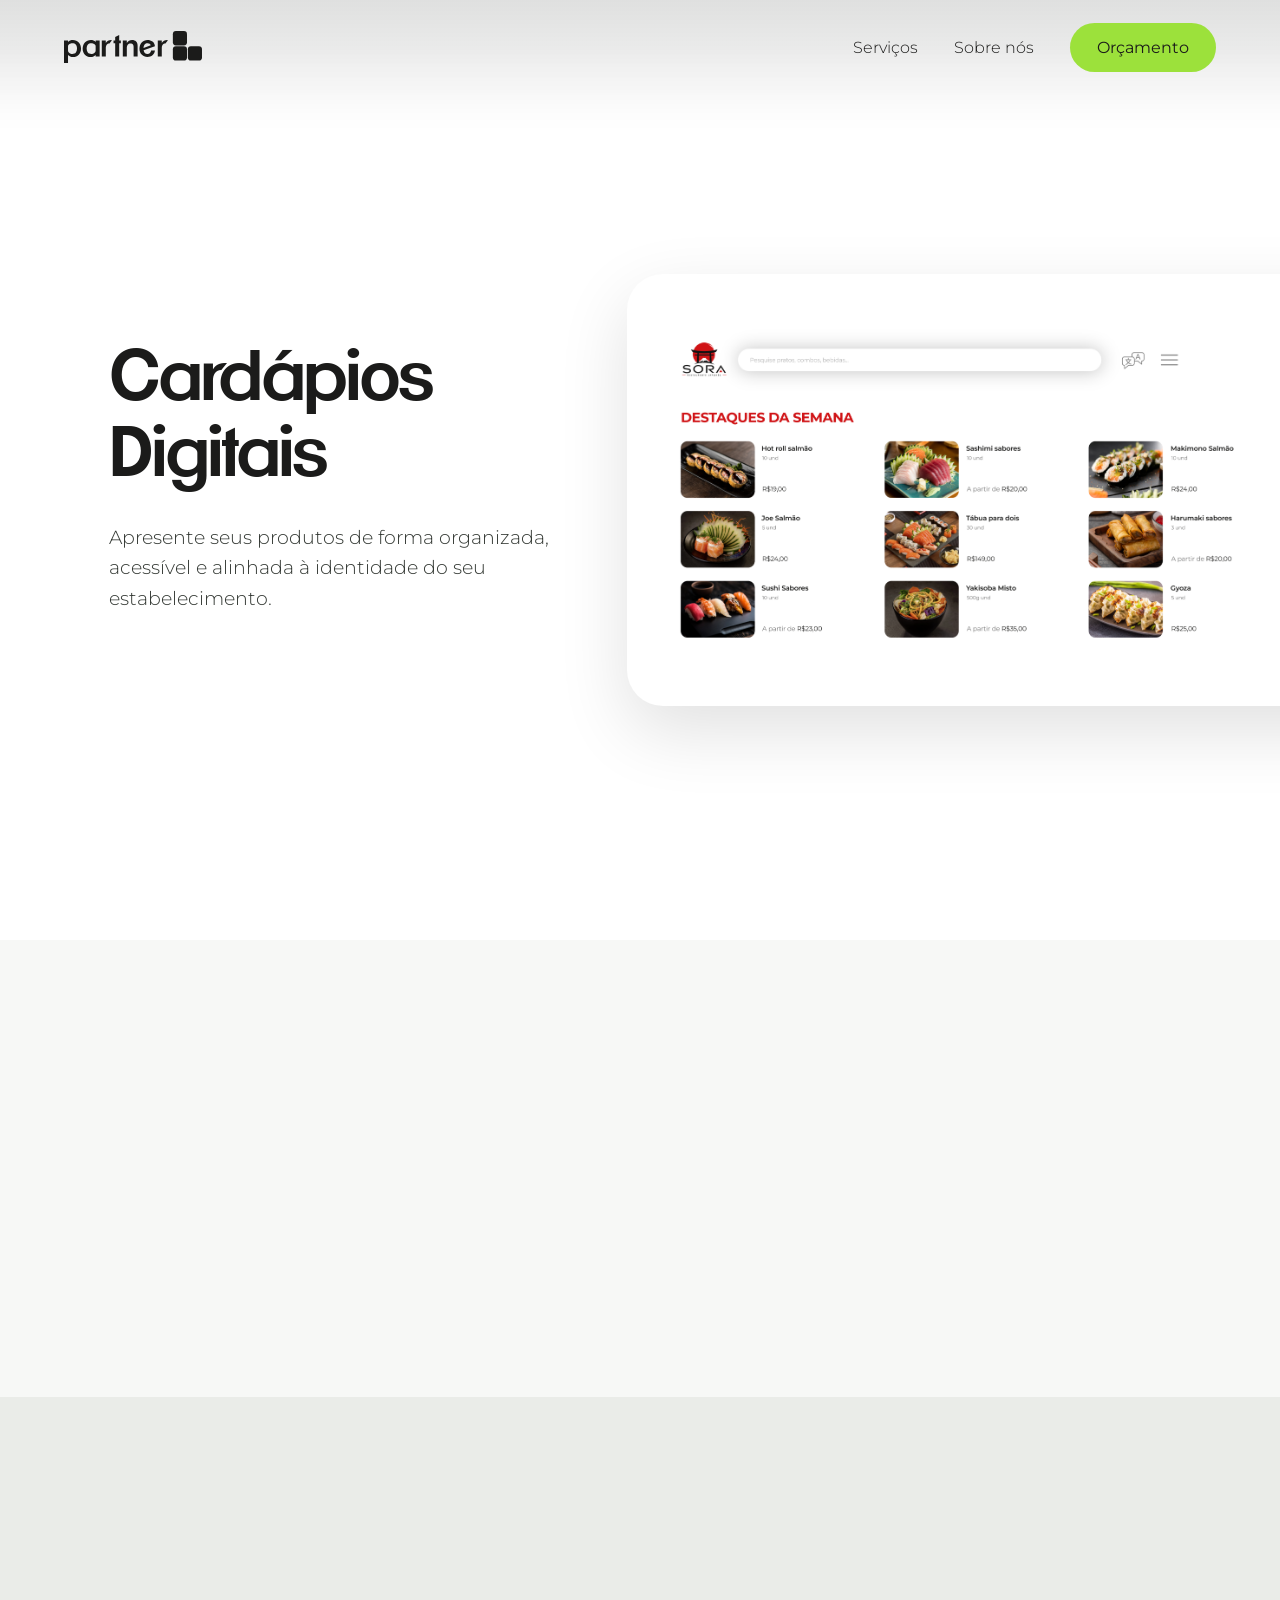
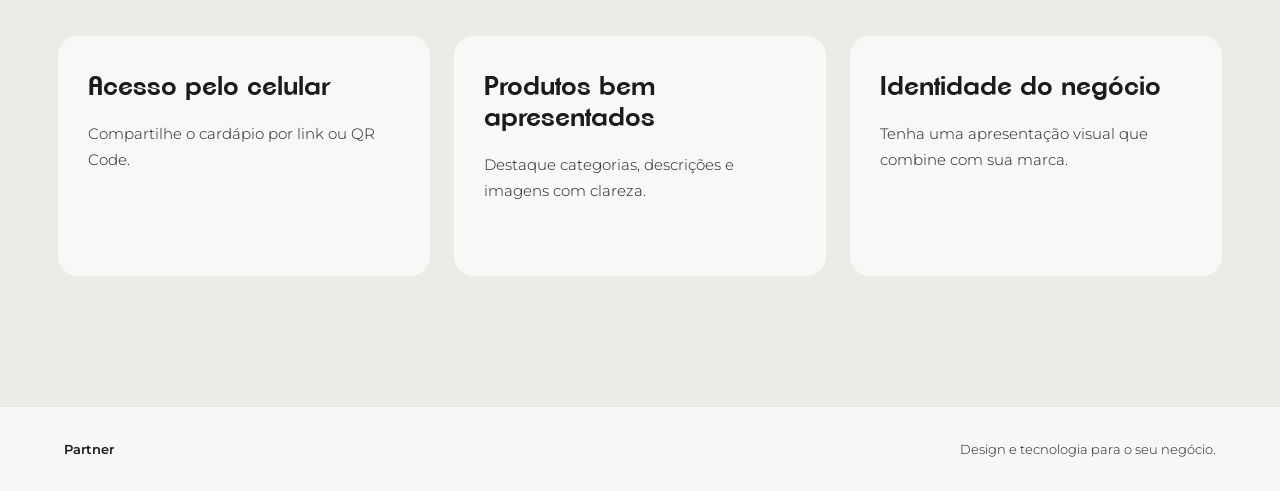
==== commit e5771cf0: "Add files via upload" ====
--- a/cardapios-digitais.html
+++ b/cardapios-digitais.html
@@ -1 +1,2 @@
-<!doctype html><html lang="pt-BR"><head><meta charset="utf-8"><meta name="viewport" content="width=device-width, initial-scale=1"><meta name="description" content="Apresente seus produtos de forma organizada, acessível e alinhada à identidade do seu estabelecimento."><title>Cardápios Digitais | Partner</title><link rel="icon" href="favicon.svg"><link rel="stylesheet" href="styles.css"><link rel="stylesheet" href="servicos-internos.css"></head><body class="service-page"><header class="service-header"><a class="service-logo" href="index.html" aria-label="Partner, página inicial"><img src="logo-escuro.svg" alt="Partner"></a><nav class="service-nav" aria-label="Navegação"><div class="service-dropdown"><button type="button" class="service-menu-button" aria-expanded="false" aria-controls="service-submenu">Serviços</button><div id="service-submenu" class="service-submenu"><a href="landing-pages.html">Landing Pages</a><a href="cardapios-digitais.html" aria-current="page">Cardápios Digitais</a><a href="sites.html">Sites</a><a href="ecommerces.html">E-commerces</a><a href="sistemas.html">Sistemas</a></div></div><a href="sobre-nos.html">Sobre nós</a><a class="service-budget" href="index.html#contato">Orçamento</a></nav></header><main><section class="service-hero"><div class="service-hero-inner"><p class="service-eyebrow">PARTNER / CARDÁPIOS DIGITAIS</p><h1>Seu cardápio também pode ser uma experiência.</h1><p class="service-lead">Apresente seus produtos de forma organizada, acessível e alinhada à identidade do seu estabelecimento.</p><a class="service-cta" href="index.html#contato">Vamos conversar</a></div><span class="service-orb" aria-hidden="true"></span></section><section class="service-explain"><div><p class="service-eyebrow">O QUE É</p><h2>Uma solução com propósito.</h2></div><p>Um cardápio digital permite que clientes consultem itens, descrições e preços pelo celular, sem depender de um material impresso. A apresentação pode valorizar fotos, categorias e informações importantes, tornando a escolha mais simples.</p></section><section class="service-features"><h2>O que esse serviço pode oferecer?</h2><div class="service-feature-grid"><article class="feature"><h3>Acesso pelo celular</h3><p>Compartilhe o cardápio por link ou QR Code.</p></article><article class="feature"><h3>Produtos bem apresentados</h3><p>Destaque categorias, descrições e imagens com clareza.</p></article><article class="feature"><h3>Identidade do negócio</h3><p>Tenha uma apresentação visual que combine com sua marca.</p></article></div></section><section class="service-last"><h2>Vamos tirar sua ideia do papel?</h2><p>Conte o que você precisa. A Partner ajuda a encontrar o melhor caminho para o seu projeto.</p><a class="service-cta" href="index.html#contato">Entrar em contato</a></section></main><footer class="service-footer"><a href="index.html">Partner</a><span>Design e tecnologia para o seu negócio.</span></footer><script src="servicos-internos.js" defer></script></body></html>+<!DOCTYPE html>
+<html lang="pt-BR"><head><meta charset="utf-8"/><meta content="width=device-width, initial-scale=1" name="viewport"/><meta content="Apresente seus produtos de forma organizada, acessível e alinhada à identidade do seu estabelecimento." name="description"/><title>Cardápios Digitais | Partner</title><link href="favicon.svg" rel="icon"/><link href="styles.css" rel="stylesheet"/><link href="servicos-internos.css" rel="stylesheet"/></head><body class="service-page"><header class="service-header"><a aria-label="Partner, página inicial" class="service-logo" href="index.html"><img alt="Partner" src="logo-escuro.svg"/></a><nav aria-label="Navegação" class="service-nav"><div class="service-dropdown"><button aria-controls="service-submenu" aria-expanded="false" class="service-menu-button" type="button">Serviços</button><div class="service-submenu" id="service-submenu"><a href="landing-pages.html">Landing Pages</a><a aria-current="page" href="cardapios-digitais.html">Cardápios Digitais</a><a href="sites.html">Sites</a><a href="ecommerces.html">E-commerces</a><a href="sistemas.html">Sistemas</a></div></div><a href="sobre-nos.html">Sobre nós</a><a class="service-budget" href="index.html#contato">Orçamento</a></nav></header><main><section class="service-hero"><div class="service-hero-inner"><h1>Cardápios Digitais</h1><p class="service-lead">Apresente seus produtos de forma organizada, acessível e alinhada à identidade do seu estabelecimento.</p></div><div class="landing-video-frame"><img src="cardapio.png" alt="Demonstração de cardápio digital" loading="eager" decoding="async"/></div></section><section class="service-explain"><div><h2>Uma solução com propósito.</h2></div><p>Um cardápio digital permite que clientes consultem itens, descrições e preços pelo celular, sem depender de um material impresso. A apresentação pode valorizar fotos, categorias e informações importantes, tornando a escolha mais simples.</p></section><section class="service-features"><h2>O que esse serviço pode oferecer?</h2><div class="service-feature-grid"><article class="feature"><h3>Acesso pelo celular</h3><p>Compartilhe o cardápio por link ou QR Code.</p></article><article class="feature"><h3>Produtos bem apresentados</h3><p>Destaque categorias, descrições e imagens com clareza.</p></article><article class="feature"><h3>Identidade do negócio</h3><p>Tenha uma apresentação visual que combine com sua marca.</p></article></div></section></main><footer class="service-footer"><a href="index.html">Partner</a><span>Design e tecnologia para o seu negócio.</span></footer><script defer="" src="servicos-internos.js"></script><script defer="" src="landing-entrada.js"></script></body></html>
--- a/servicos-internos.css
+++ b/servicos-internos.css
@@ -75,3 +75,59 @@
 
 /* Landing Pages: desce apenas o video, sem alterar dimensoes ou menu. */
 @media(min-width:751px){.service-page:has(.landing-video-frame) .landing-video-frame{top:calc(50% + 55px)}}
+
+/* Landing Pages: rodape sem faixa verde e entrada no centro da viewport. */
+.service-page:has(.landing-video-frame) .service-footer{background:#f7f8f6;color:#1b1b1a;border-top:1px solid rgba(27,27,26,.08)}
+@media(prefers-reduced-motion:no-preference){
+ .landing-reveal-ready{opacity:0;filter:blur(7px);transform:translateY(-36px);transition:opacity .85s ease,filter .85s ease,transform .85s cubic-bezier(.22,1,.36,1)}
+ .landing-reveal-ready.landing-revealed{opacity:1;filter:blur(0);transform:translateY(0)}
+}
+
+/* O vídeo não participa do reveal: preservar posicionamento e evitar recorte/transform. */
+.service-page:has(.landing-video-frame) .landing-video-frame.landing-reveal-ready,
+.service-page:has(.landing-video-frame) .landing-video-frame.landing-revealed{opacity:1;filter:none;transition:none}
+
+/* Entrada do vídeo: anima somente opacidade e desfoque, nunca posição ou escala. */
+@media(prefers-reduced-motion:no-preference){
+ .service-page:has(.landing-video-frame) .landing-video-frame.landing-reveal-ready:not(.landing-revealed){
+  opacity:0;filter:blur(12px);
+  transition:opacity 1.15s ease,filter 1.15s ease;
+ }
+ .service-page:has(.landing-video-frame) .landing-video-frame.landing-reveal-ready.landing-revealed{
+  opacity:1;filter:blur(0);
+  transition:opacity 1.15s ease,filter 1.15s ease;
+ }
+}
+
+/* Correção definitiva: a animação não move o contêiner e o hero comporta o vídeo inteiro. */
+@media(min-width:751px){
+ .service-page:has(.landing-video-frame) .service-hero{min-height:940px;overflow:hidden}
+ .service-page:has(.landing-video-frame) .landing-video-frame{
+  top:calc(50% + 20px);
+  transform:translateY(-50%)!important;
+ }
+}
+@media(prefers-reduced-motion:no-preference){
+ .service-page:has(.landing-video-frame) .landing-video-frame.landing-reveal-ready,
+ .service-page:has(.landing-video-frame) .landing-video-frame.landing-revealed{
+  opacity:1!important;filter:none!important;transition:none!important;
+ }
+ .service-page:has(.landing-video-frame) .landing-video-frame video{
+  opacity:0;filter:blur(10px);
+  transition:opacity 1.15s ease,filter 1.15s ease;
+ }
+ .service-page:has(.landing-video-frame) .landing-video-frame.landing-revealed video{
+  opacity:1;filter:blur(0);
+ }
+}
+
+/* Cardapios Digitais: manter moldura, enquadrar PNG completo sem recorte. */
+.service-page .landing-video-frame img[src="cardapio.png"]{display:block;width:100%;height:100%;object-fit:contain!important;object-position:center center!important;}
+
+/* Cardápio: ajustar somente o conteúdo da imagem, preservando a moldura e a animação. */
+.service-page .landing-video-frame:has(img[src="cardapio.png"]){background:#fff!important;}
+.service-page .landing-video-frame img[src="cardapio.png"]{
+ width:100%;height:100%;object-fit:contain!important;object-position:center!important;
+ transform:translateX(-7%) scale(.86);transform-origin:center center;
+}
+@media(max-width:750px){.service-page .landing-video-frame img[src="cardapio.png"]{transform:translateX(-3%) scale(.93)}}
